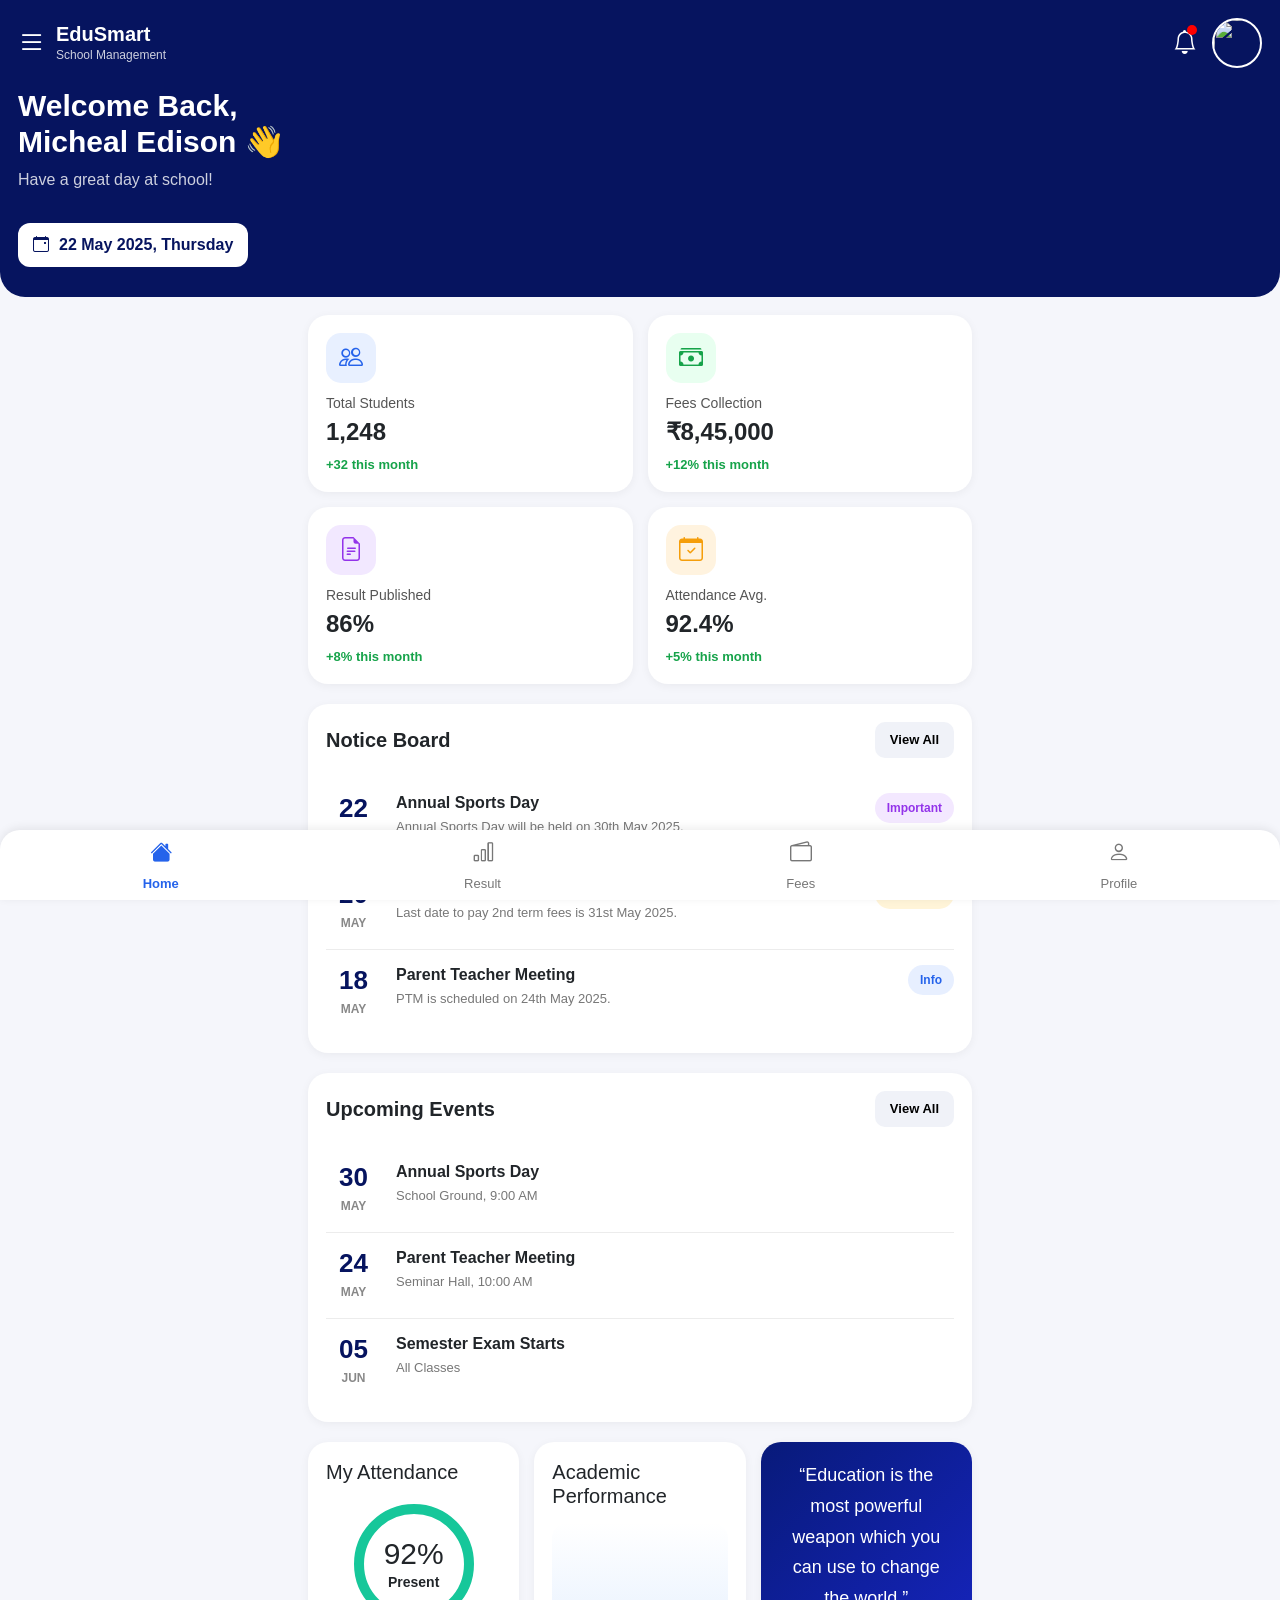
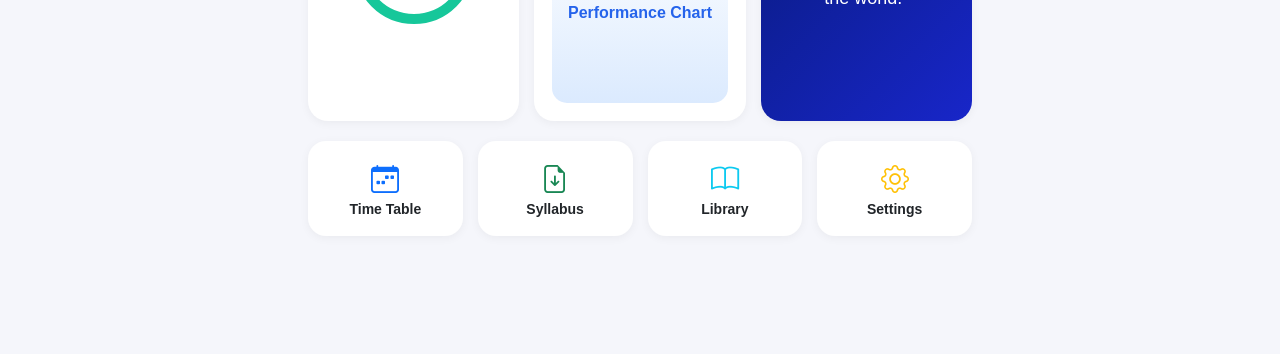
==== index.html @ 80755e10 "updated" ====
<!DOCTYPE html>
<html lang="en">
<head>
  <meta charset="UTF-8" />
  <meta name="viewport" content="width=device-width, initial-scale=1.0"/>
  <title>EduSmart Dashboard</title>

  <!-- Bootstrap -->
  <link href="https://cdn.jsdelivr.net/npm/bootstrap@5.3.3/dist/css/bootstrap.min.css" rel="stylesheet">

  <!-- Bootstrap Icons -->
  <link rel="stylesheet" href="https://cdn.jsdelivr.net/npm/bootstrap-icons@1.11.3/font/bootstrap-icons.min.css">
  <link rel="stylesheet" href="home.css">

  <link rel="stylesheet"
href="https://cdnjs.cloudflare.com/ajax/libs/font-awesome/6.5.1/css/all.min.css">


  <style>
  a{
    text-decoration: none;
  }
</style>

  </head>

<body>

  <!-- HEADER -->

  <div class="top-header">

    <div class="header-top">

      <div class="logo-section">

        <i class="bi bi-list menu-icon"></i>

        <div class="logo-text">
          <h4>EduSmart</h4>
          <p>School Management</p>
        </div>

      </div>

      <div class="header-right">

        <div class="notification">
          <i class="bi bi-bell"></i>
          <span></span>
        </div>

        <img src="https://i.pravatar.cc/150?img=12" class="profile-img">

      </div>

    </div>

    <div class="welcome-box">
      <h2>Welcome Back,<br> Micheal Edison 👋</h2>
      <p>Have a great day at school!</p>

      <div class="date-box">
        <i class="bi bi-calendar-event"></i>
        22 May 2025, Thursday
      </div>
    </div>

  </div>

  <!-- MAIN -->

  <div class="main-content">

    <!-- STATS -->

    <div class="stats-grid">

      <div class="stat-card">
        <div class="icon-box blue">
          <i class="bi bi-people"></i>
        </div>
        <h6>Total Students</h6>
        <h3>1,248</h3>
        <div class="growth">+32 this month</div>
      </div>

      <div class="stat-card">
        <div class="icon-box green">
          <i class="bi bi-cash-stack"></i>
        </div>
        <h6>Fees Collection</h6>
        <h3>₹8,45,000</h3>
        <div class="growth">+12% this month</div>
      </div>

      <div class="stat-card">
        <div class="icon-box purple">
          <i class="bi bi-file-earmark-text"></i>
        </div>
        <h6>Result Published</h6>
        <h3>86%</h3>
        <div class="growth">+8% this month</div>
      </div>

      <div class="stat-card">
        <div class="icon-box orange">
          <i class="bi bi-calendar-check"></i>
        </div>
        <h6>Attendance Avg.</h6>
        <h3>92.4%</h3>
        <div class="growth">+5% this month</div>
      </div>

    </div>

    <!-- NOTICE BOARD -->

    <div class="section-box">

      <div class="section-header">
        <h5>Notice Board</h5>
        <button class="view-btn">View All</button>
      </div>

      <div class="notice-item">

        <div class="date">
          <h4>22</h4>
          <span>MAY</span>
        </div>

        <div class="notice-content">
          <h6>Annual Sports Day</h6>
          <p>Annual Sports Day will be held on 30th May 2025.</p>
        </div>

        <div class="tag important">Important</div>

      </div>

      <div class="notice-item">

        <div class="date">
          <h4>20</h4>
          <span>MAY</span>
        </div>

        <div class="notice-content">
          <h6>Fee Payment Reminder</h6>
          <p>Last date to pay 2nd term fees is 31st May 2025.</p>
        </div>

        <div class="tag reminder">Reminder</div>

      </div>

      <div class="notice-item">

        <div class="date">
          <h4>18</h4>
          <span>MAY</span>
        </div>

        <div class="notice-content">
          <h6>Parent Teacher Meeting</h6>
          <p>PTM is scheduled on 24th May 2025.</p>
        </div>

        <div class="tag info">Info</div>

      </div>

    </div>

    <!-- EVENTS -->

    <div class="section-box">

      <div class="section-header">
        <h5>Upcoming Events</h5>
        <button class="view-btn">View All</button>
      </div>

      <div class="event-item">

        <div class="date">
          <h4>30</h4>
          <span>MAY</span>
        </div>

        <div class="event-content">
          <h6>Annual Sports Day</h6>
          <p>School Ground, 9:00 AM</p>
        </div>

      </div>

      <div class="event-item">

        <div class="date">
          <h4>24</h4>
          <span>MAY</span>
        </div>

        <div class="event-content">
          <h6>Parent Teacher Meeting</h6>
          <p>Seminar Hall, 10:00 AM</p>
        </div>

      </div>

      <div class="event-item">

        <div class="date">
          <h4>05</h4>
          <span>JUN</span>
        </div>

        <div class="event-content">
          <h6>Semester Exam Starts</h6>
          <p>All Classes</p>
        </div>

      </div>

    </div>

    <!-- PERFORMANCE -->

    <div class="performance-grid">

      <div class="small-card">

        <h5>My Attendance</h5>

        <div class="attendance-circle">
          <h2>92%</h2>
          <small>Present</small>
        </div>

      </div>

      <div class="small-card">

        <h5>Academic Performance</h5>

        <div class="chart-placeholder">
          Performance Chart
        </div>

      </div>

      <div class="small-card quote-card">

        <h5>
          “Education is the most powerful weapon which you can use to change the world.”
        </h5>

      </div>

    </div>

    <!-- QUICK ACTIONS -->

    <div class="quick-grid">

      <div class="quick-card">
        <i class="bi bi-calendar-week text-primary"></i>
        <h6>Time Table</h6>
      </div>

      <div class="quick-card">
        <i class="bi bi-file-earmark-arrow-down text-success"></i>
        <h6>Syllabus</h6>
      </div>

      <div class="quick-card">
        <i class="bi bi-book text-info"></i>
        <h6>Library</h6>
      </div>

      <div class="quick-card">
        <i class="bi bi-gear text-warning"></i>
        <h6>Settings</h6>
      </div>

    </div>

  </div>

  <!-- BOTTOM NAV -->

  <div class="bottom-nav">

    <a href="index.html" class="nav-item-custom active-nav">
      <i class="bi bi-house-fill"></i>
      Home
    </a>

    <a href="result.html" class="nav-item-custom">
      <i class="bi bi-bar-chart"></i>
      Result
    </a>

    <a href="fees.html" class="nav-item-custom">
      <i class="bi bi-wallet2"></i>
      Fees
    </a>

    <a href="profile.html" class="nav-item-custom">
      <i class="bi bi-person"></i>
      Profile
    </a>

  </div>



</body>
</html>
---- home.css ----
*{
      margin:0;
      padding:0;
      box-sizing:border-box;
      font-family: 'Segoe UI', sans-serif;
    }

    body{
      background:#f5f6fb;
      padding-bottom:100px;
    }

    /* HEADER */

    .top-header{
      background:#06145f;
      padding:18px 18px 30px;
      color:white;
      border-bottom-left-radius:25px;
      border-bottom-right-radius:25px;
    }

    .header-top{
      display:flex;
      justify-content:space-between;
      align-items:center;
    }

    .logo-section{
      display:flex;
      align-items:center;
      gap:10px;
    }

    .menu-icon{
      font-size:28px;
      cursor:pointer;
    }

    .logo-text h4{
      font-size:20px;
      margin:0;
      font-weight:700;
    }

    .logo-text p{
      margin:0;
      font-size:12px;
      opacity:0.8;
    }

    .header-right{
      display:flex;
      align-items:center;
      gap:15px;
    }

    .notification{
      position:relative;
      font-size:24px;
    }

    .notification span{
      position:absolute;
      top:0;
      right:0;
      width:10px;
      height:10px;
      background:red;
      border-radius:50%;
    }

    .profile-img{
      width:50px;
      height:50px;
      border-radius:50%;
      object-fit:cover;
      border:2px solid white;
    }

    /* WELCOME SECTION */

    .welcome-box{
      margin-top:20px;
    }

    .welcome-box h2{
      font-size:30px;
      font-weight:700;
    }

    .welcome-box p{
      opacity:0.8;
      margin-top:5px;
    }

    .date-box{
      margin-top:15px;
      background:white;
      color:#06145f;
      padding:10px 15px;
      border-radius:12px;
      display:inline-flex;
      align-items:center;
      gap:10px;
      font-weight:600;
    }

    /* MAIN CONTENT */

    .main-content{
      padding:18px;
    }

    /* STAT CARDS */

    .stats-grid{
      display:grid;
      grid-template-columns:1fr 1fr;
      gap:15px;
    }

    .stat-card{
      background:white;
      border-radius:20px;
      padding:18px;
      box-shadow:0 2px 10px rgba(0,0,0,0.05);
    }

    .icon-box{
      width:50px;
      height:50px;
      border-radius:15px;
      display:flex;
      align-items:center;
      justify-content:center;
      font-size:24px;
      margin-bottom:12px;
    }

    .blue{
      background:#e8f0ff;
      color:#2563eb;
    }

    .green{
      background:#e8fff0;
      color:#16a34a;
    }

    .purple{
      background:#f2e8ff;
      color:#9333ea;
    }

    .orange{
      background:#fff3df;
      color:#f59e0b;
    }

    .stat-card h6{
      color:#555;
      margin-bottom:6px;
      font-size:14px;
    }

    .stat-card h3{
      font-weight:700;
      font-size:24px;
    }

    .growth{
      color:#16a34a;
      font-size:13px;
      margin-top:8px;
      font-weight:600;
    }

    /* SECTION BOX */

    .section-box{
      background:white;
      border-radius:20px;
      padding:18px;
      margin-top:20px;
      box-shadow:0 2px 10px rgba(0,0,0,0.05);
    }

    .section-header{
      display:flex;
      justify-content:space-between;
      align-items:center;
      margin-bottom:20px;
    }

    .section-header h5{
      margin:0;
      font-weight:700;
      font-size:20px;
    }

    .view-btn{
      border:none;
      background:#f0f2f8;
      padding:8px 15px;
      border-radius:10px;
      font-size:13px;
      font-weight:600;
    }

    /* NOTICE BOARD */

    .notice-item,
    .event-item{
      display:flex;
      align-items:flex-start;
      gap:15px;
      padding:15px 0;
      border-bottom:1px solid #ececec;
    }

    .notice-item:last-child,
    .event-item:last-child{
      border-bottom:none;
    }

    .date{
      min-width:55px;
      text-align:center;
    }

    .date h4{
      font-size:26px;
      margin:0;
      font-weight:700;
      color:#06145f;
    }

    .date span{
      font-size:12px;
      color:#888;
      font-weight:600;
    }

    .notice-content h6,
    .event-content h6{
      font-size:16px;
      font-weight:700;
      margin-bottom:5px;
    }

    .notice-content p,
    .event-content p{
      margin:0;
      font-size:13px;
      color:#777;
    }

    .tag{
      margin-left:auto;
      font-size:12px;
      padding:6px 12px;
      border-radius:20px;
      font-weight:600;
      white-space:nowrap;
    }

    .important{
      background:#f3e8ff;
      color:#9333ea;
    }

    .reminder{
      background:#fff4d8;
      color:#f59e0b;
    }

    .info{
      background:#e7efff;
      color:#2563eb;
    }

    /* PERFORMANCE */

    .performance-grid{
      display:grid;
      grid-template-columns:1fr;
      gap:15px;
      margin-top:20px;
    }

    .small-card{
      background:white;
      border-radius:20px;
      padding:18px;
      box-shadow:0 2px 10px rgba(0,0,0,0.05);
    }

    .attendance-circle{
      width:120px;
      height:120px;
      border-radius:50%;
      border:10px solid #16c79a;
      display:flex;
      align-items:center;
      justify-content:center;
      margin:20px auto;
      flex-direction:column;
      font-weight:700;
    }

    .attendance-circle h2{
      margin:0;
      font-size:30px;
    }

    .chart-placeholder{
      height:180px;
      background:linear-gradient(to top, #dbeafe, #ffffff);
      border-radius:15px;
      margin-top:15px;
      display:flex;
      align-items:center;
      justify-content:center;
      color:#2563eb;
      font-weight:700;
    }

    .quote-card{
      background:linear-gradient(135deg,#081a7a,#1826c9);
      color:white;
      text-align:center;
    }

    .quote-card h5{
      line-height:1.7;
      font-size:18px;
    }

    /* QUICK ACTIONS */

    .quick-grid{
      display:grid;
      grid-template-columns:repeat(2,1fr);
      gap:15px;
      margin-top:20px;
    }

    .quick-card{
      background:white;
      border-radius:18px;
      padding:18px;
      text-align:center;
      box-shadow:0 2px 10px rgba(0,0,0,0.05);
    }

    .quick-card i{
      font-size:28px;
      margin-bottom:10px;
    }

    .quick-card h6{
      margin:0;
      font-size:14px;
      font-weight:600;
    }

    /* BOTTOM NAVBAR */

    .bottom-nav{
      position:fixed;
      bottom:0;
      left:0;
      width:100%;
      background:white;
      display:flex;
      justify-content:space-around;
      padding:14px 0;
      box-shadow:0 -2px 15px rgba(0,0,0,0.08);
      border-top-left-radius:20px;
      border-top-right-radius:20px;
      z-index:1000;
    }

    .nav-item-custom{
      text-align:center;
      color:#777;
      font-size:13px;
      text-decoration:none;
    }

    .nav-item-custom i{
      display:block;
      font-size:22px;
      margin-bottom:5px;
    }

    .active-nav{
      color:#2563eb;
      font-weight:700;
    }

    /* TABLET */

    @media(min-width:768px){

      .main-content{
        max-width:700px;
        margin:auto;
      }

      .performance-grid{
        grid-template-columns:1fr 1fr 1fr;
      }

      .quick-grid{
        grid-template-columns:repeat(4,1fr);
      }
      /* Bottom Navigation */

.bottom-nav{
    position:fixed;
    bottom:0;
    left:0;
    width:100%;
    height:70px;
    background:#ffffff;
    display:flex;
    justify-content:space-around;
    align-items:center;
    box-shadow:0 -2px 10px rgba(0,0,0,0.08);
    border-top-left-radius:20px;
    border-top-right-radius:20px;
    z-index:1000;
}

.nav-item{
    display:flex;
    flex-direction:column;
    align-items:center;
    justify-content:center;
    text-decoration:none;
    color:#777;
    font-size:12px;
    gap:4px;
    transition:0.3s;
}

.nav-item i{
    font-size:20px;
}

.nav-item.active{
    color:#2563eb;
}

.nav-item:hover{
    color:#2563eb;
}

    }
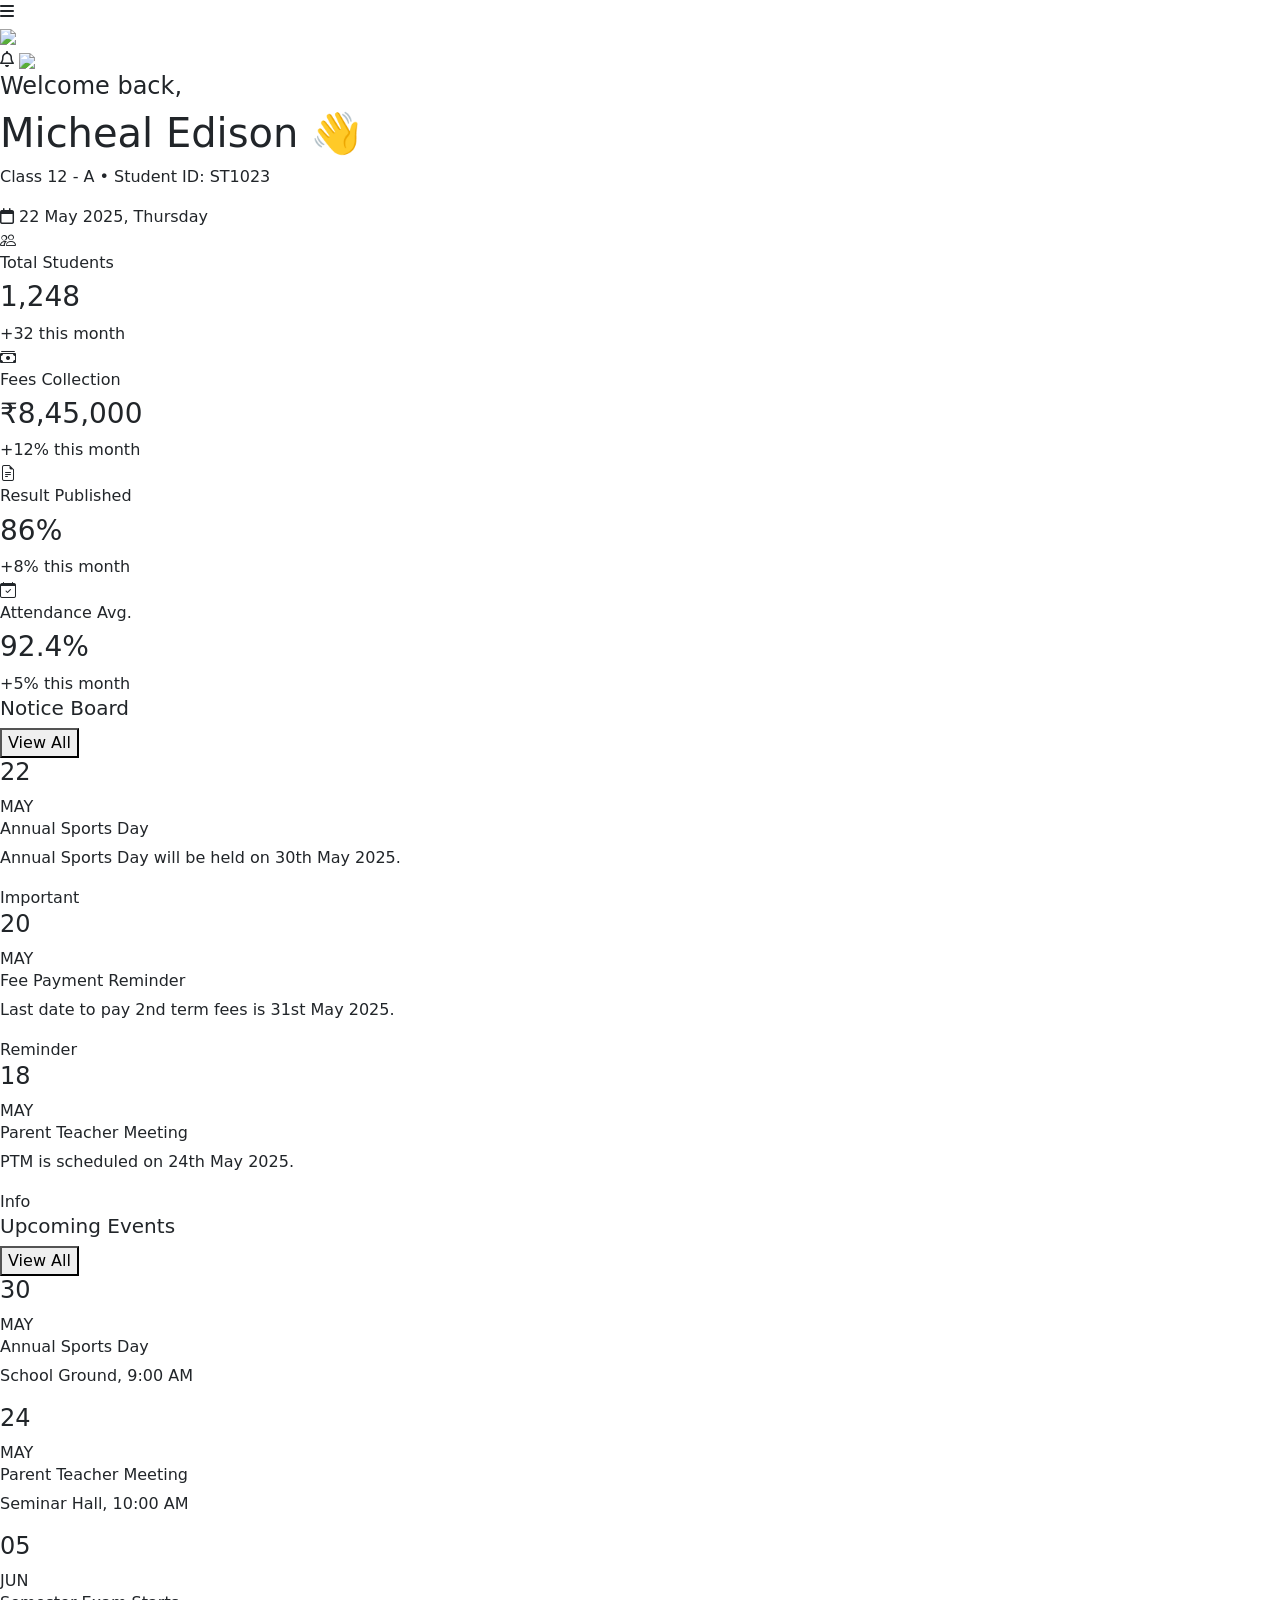
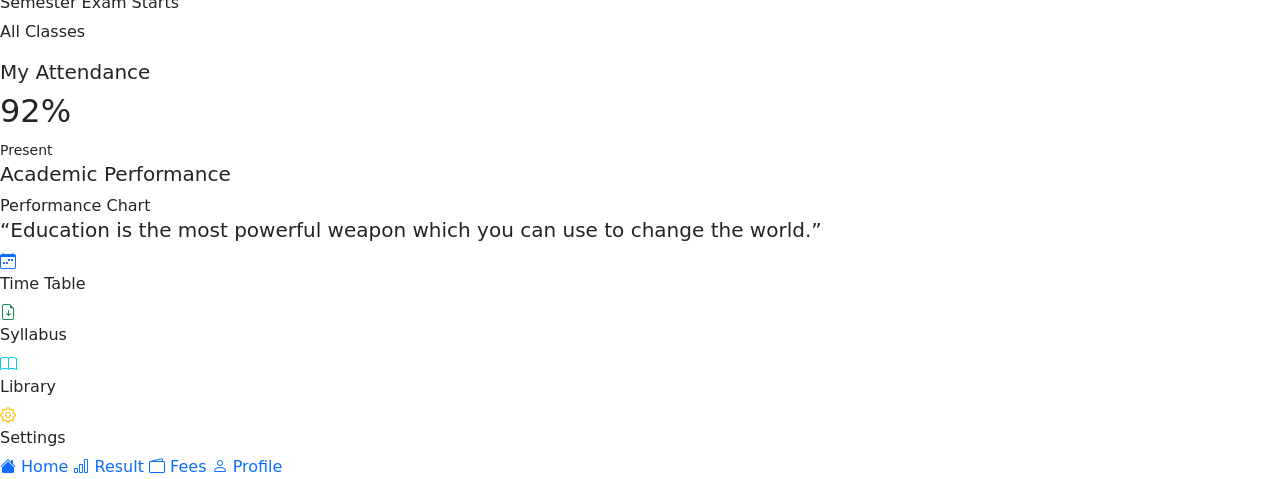
==== commit 437b95f9: "up" ====
--- a/index.html
+++ b/index.html
@@ -10,13 +10,12 @@
 
   <!-- Bootstrap Icons -->
   <link rel="stylesheet" href="https://cdn.jsdelivr.net/npm/bootstrap-icons@1.11.3/font/bootstrap-icons.min.css">
-  <link rel="stylesheet" href="home.css">
+  <link rel="stylesheet" href="css/home.css">
 
   <link rel="stylesheet"
 href="https://cdnjs.cloudflare.com/ajax/libs/font-awesome/6.5.1/css/all.min.css">
 
-
-  <style>
+<style>
   a{
     text-decoration: none;
   }
@@ -26,7 +25,33 @@
 
 <body>
 
+
+  
+    <!-- Header -->
+    <header class="top-header">
+
+        <div class="header-top">
+            <i class="fa-solid fa-bars menu-icon"></i>
+
+            <div class="logo-section">
+                <img src="image/finallogo.png">
+
+              
+            </div>
+
+            <div class="header-icons">
+                <i class="fa-regular fa-bell"></i>
+
+                <img src="https://i.pravatar.cc/100" class="profile-img">
+            </div>
+        </div>
+
+    </header>
+
+
   <!-- HEADER -->
+
+<!-- 
 
   <div class="top-header">
 
@@ -52,11 +77,11 @@
 
         <img src="https://i.pravatar.cc/150?img=12" class="profile-img">
 
-      </div>
-
-    </div>
-
-    <div class="welcome-box">
+      </div> -->
+
+    <!-- </div> -->
+
+    <!-- <div class="welcome-box">
       <h2>Welcome Back,<br> Micheal Edison 👋</h2>
       <p>Have a great day at school!</p>
 
@@ -66,11 +91,26 @@
       </div>
     </div>
 
-  </div>
+  </div> -->
 
   <!-- MAIN -->
 
   <div class="main-content">
+
+      <section class="welcome-card">
+
+            <div>
+                <h4>Welcome back,</h4>
+                <h1>Micheal Edison 👋</h1>
+                <p>Class 12 - A • Student ID: ST1023</p>
+            </div>
+
+            <div class="date-box">
+                <i class="fa-regular fa-calendar"></i>
+                22 May 2025, Thursday
+            </div>
+
+        </section>
 
     <!-- STATS -->
 
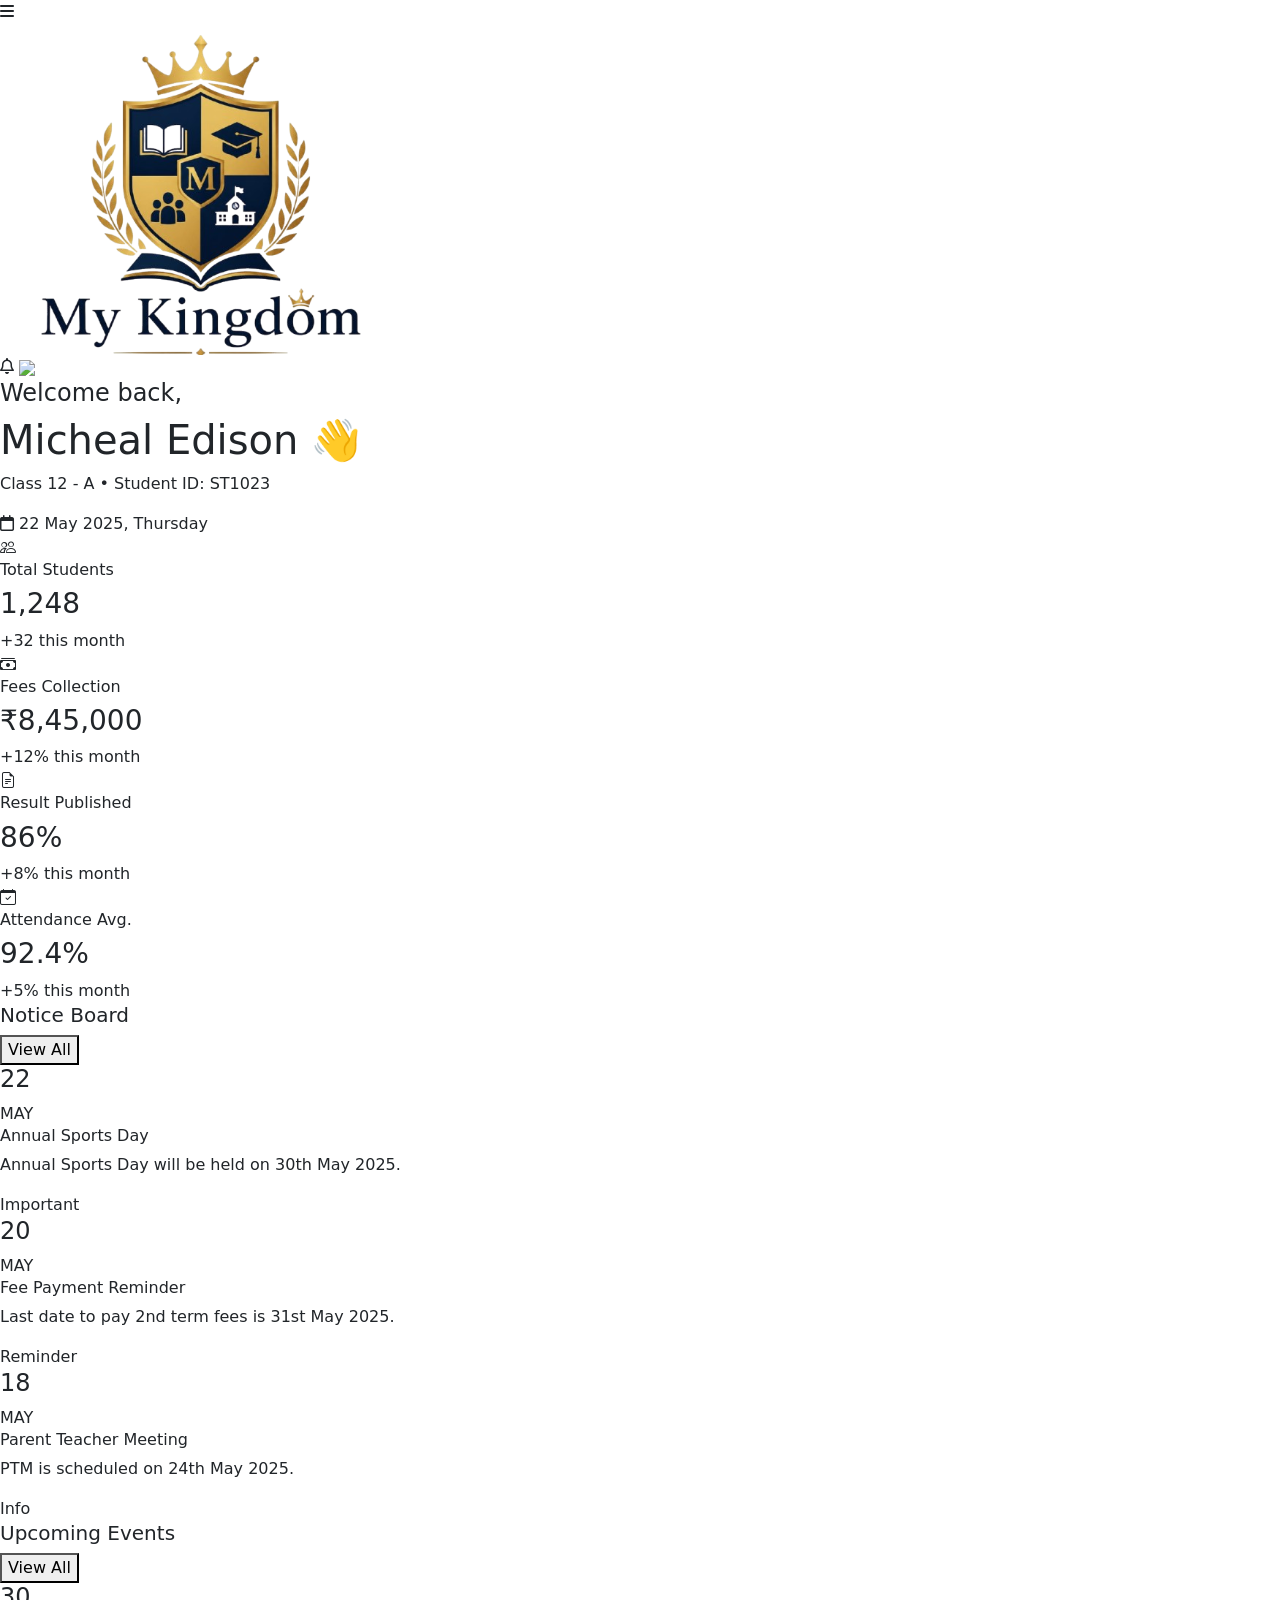
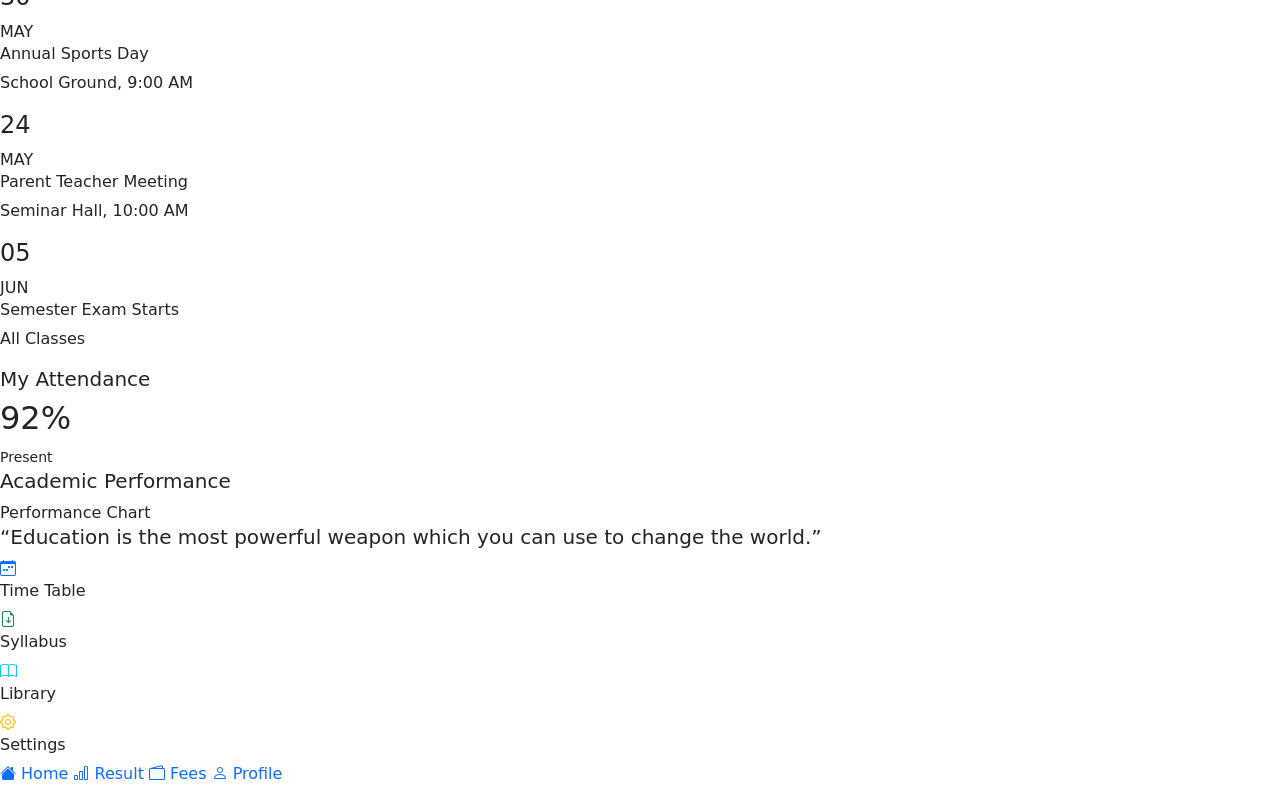
==== commit 34da7306: "Update index.html" ====
--- a/index.html
+++ b/index.html
@@ -34,7 +34,7 @@
             <i class="fa-solid fa-bars menu-icon"></i>
 
             <div class="logo-section">
-                <img src="image/finallogo.png">
+                <img src="finallogo.png">
 
               
             </div>
@@ -49,51 +49,6 @@
     </header>
 
 
-  <!-- HEADER -->
-
-<!-- 
-
-  <div class="top-header">
-
-    <div class="header-top">
-
-      <div class="logo-section">
-
-        <i class="bi bi-list menu-icon"></i>
-
-        <div class="logo-text">
-          <h4>EduSmart</h4>
-          <p>School Management</p>
-        </div>
-
-      </div>
-
-      <div class="header-right">
-
-        <div class="notification">
-          <i class="bi bi-bell"></i>
-          <span></span>
-        </div>
-
-        <img src="https://i.pravatar.cc/150?img=12" class="profile-img">
-
-      </div> -->
-
-    <!-- </div> -->
-
-    <!-- <div class="welcome-box">
-      <h2>Welcome Back,<br> Micheal Edison 👋</h2>
-      <p>Have a great day at school!</p>
-
-      <div class="date-box">
-        <i class="bi bi-calendar-event"></i>
-        22 May 2025, Thursday
-      </div>
-    </div>
-
-  </div> -->
-
-  <!-- MAIN -->
 
   <div class="main-content">
 
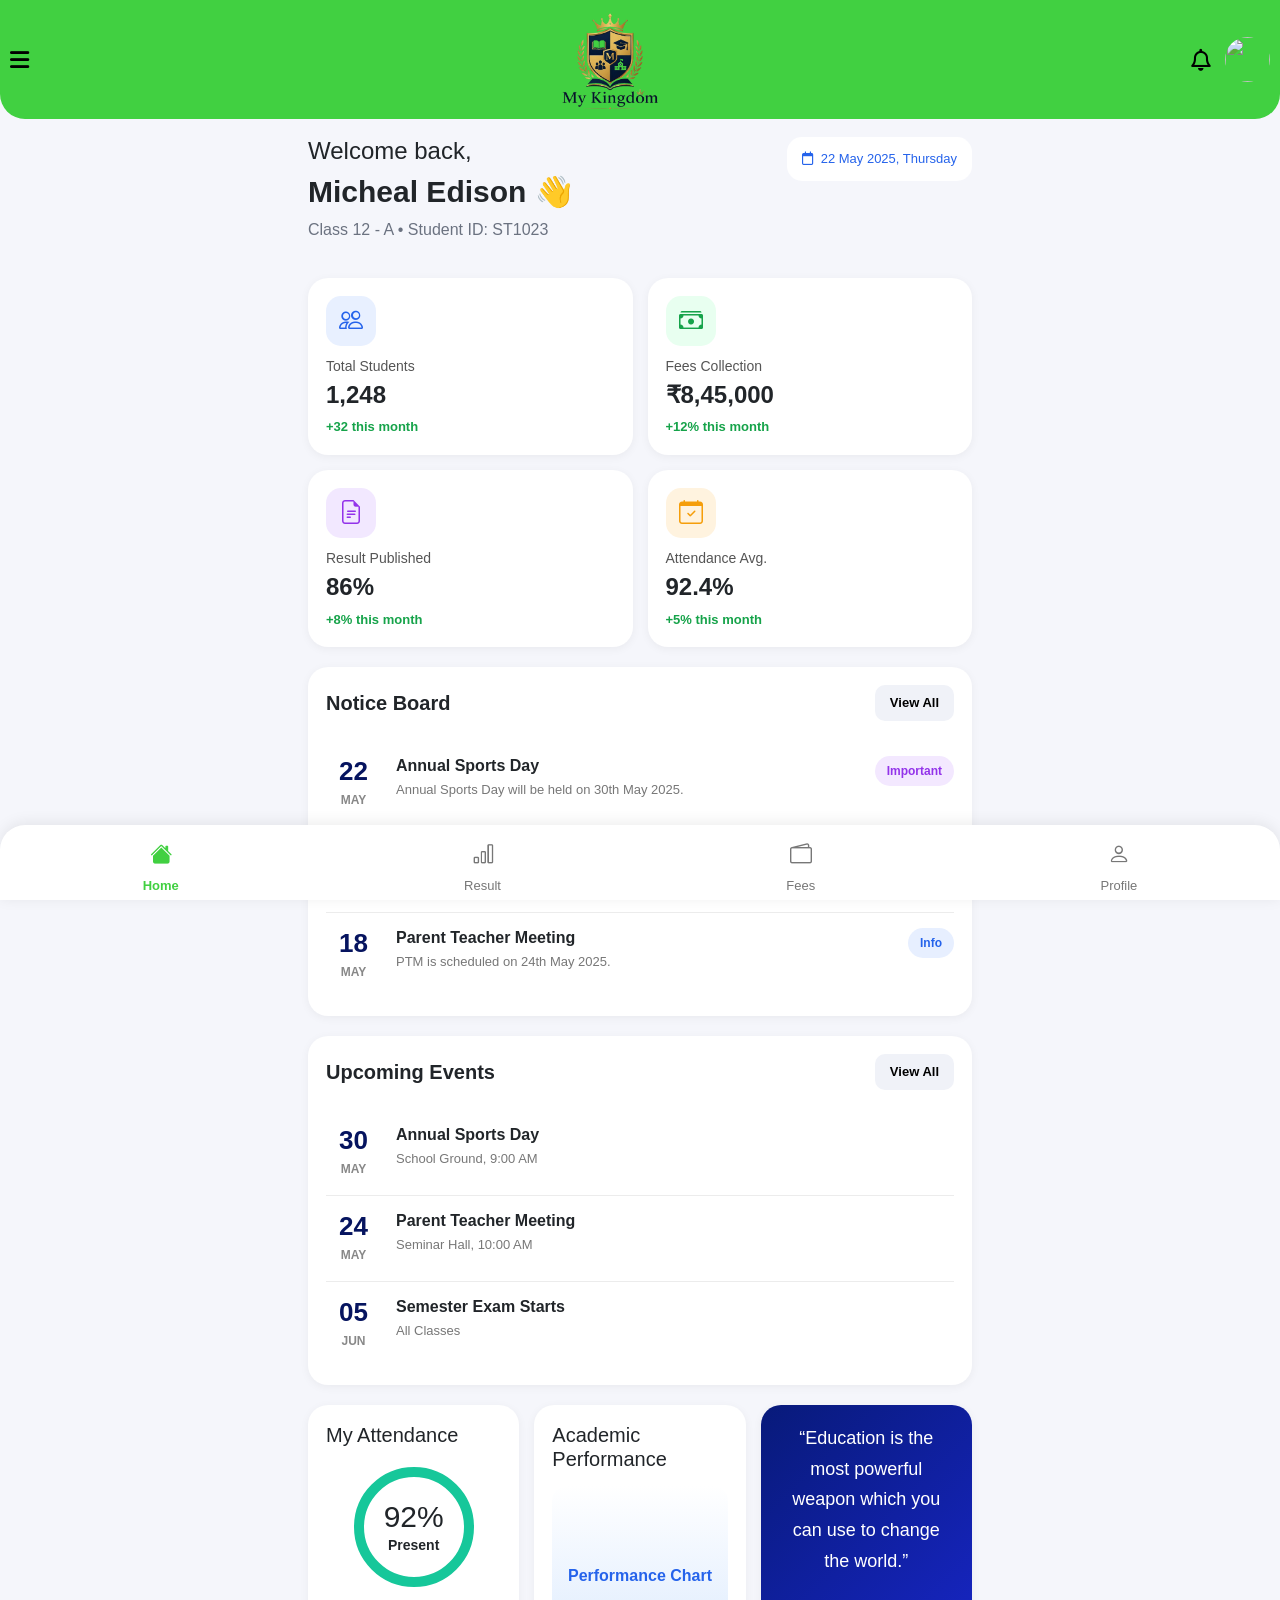
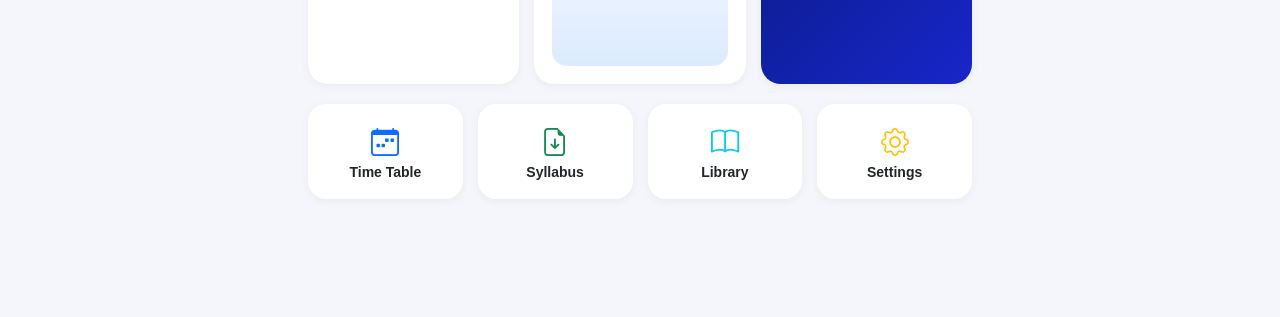
==== commit d0d8ee87: "Update index.html" ====
--- a/index.html
+++ b/index.html
@@ -10,7 +10,7 @@
 
   <!-- Bootstrap Icons -->
   <link rel="stylesheet" href="https://cdn.jsdelivr.net/npm/bootstrap-icons@1.11.3/font/bootstrap-icons.min.css">
-  <link rel="stylesheet" href="css/home.css">
+  <link rel="stylesheet" href="home.css">
 
   <link rel="stylesheet"
 href="https://cdnjs.cloudflare.com/ajax/libs/font-awesome/6.5.1/css/all.min.css">
--- a/home.css
+++ b/home.css
@@ -0,0 +1,608 @@
+*{
+      margin:0;
+      padding:0;
+      box-sizing:border-box;
+      font-family: 'Segoe UI', sans-serif;
+    }
+
+    body{
+      background:#f5f6fb;
+      padding-bottom:100px;
+    }
+
+
+    /* Header */
+
+
+.top-header{
+    background:rgb(65, 208, 65);
+    padding:10px;
+    color:black;
+    border-bottom-left-radius:25px;
+    border-bottom-right-radius:25px;
+}
+
+.header-top{
+    display:flex;
+    justify-content:space-between;
+    align-items:center;
+}
+
+.logo-section{
+    display:flex;
+    align-items:center;
+}
+
+.logo-section img{
+    width:120px;
+   
+}
+
+.logo-section h2{
+    font-size:20px;
+}
+
+.logo-section p{
+    font-size:12px;
+    opacity:0.8;
+}
+
+.menu-icon{
+    font-size:22px;
+}
+
+.header-icons{
+    display:flex;
+    align-items:center;
+    gap:15px;
+}
+
+.header-icons i{
+    font-size:22px;
+}
+
+.profile-img{
+    width:45px;
+    height:45px;
+    border-radius:50%;
+    object-fit:cover;
+}
+
+/* 
+    
+
+    .top-header{
+      background:#06145f;
+      padding:18px 18px 30px;
+      color:white;
+      border-bottom-left-radius:25px;
+      border-bottom-right-radius:25px;
+    }
+
+    .header-top{
+      display:flex;
+      justify-content:space-between;
+      align-items:center;
+    }
+
+    .logo-section{
+      display:flex;
+      align-items:center;
+      gap:10px;
+    }
+
+    .menu-icon{
+      font-size:28px;
+      cursor:pointer;
+    }
+
+    .logo-text h4{
+      font-size:20px;
+      margin:0;
+      font-weight:700;
+    }
+
+    .logo-text p{
+      margin:0;
+      font-size:12px;
+      opacity:0.8;
+    }
+
+    .header-right{
+      display:flex;
+      align-items:center;
+      gap:15px;
+    }*/
+
+ 
+.menu-icon{
+    font-size:22px;
+}
+
+.header-icons{
+    display:flex;
+    align-items:center;
+    gap:15px;
+}
+
+.notification{
+    position:relative;
+}
+
+.notification span{
+    position:absolute;
+    top:-8px;
+    right:-8px;
+    background:red;
+    color:white;
+    width:20px;
+    height:20px;
+    border-radius:50%;
+    font-size:11px;
+    display:flex;
+    align-items:center;
+    justify-content:center;
+}
+
+.profile-img{
+    width:45px;
+    height:45px;
+    border-radius:50%;
+    object-fit:cover;
+} 
+
+    /* WELCOME SECTION */
+.main-content{
+    padding:18px;
+}
+
+.welcome-card{
+    display:flex;
+    justify-content:space-between;
+    align-items:flex-start;
+    gap:10px;
+    margin-bottom:20px;
+}
+
+.welcome-card h1{
+    font-size:30px;
+    font-weight:700;
+}
+
+.welcome-card p{
+    color:#6b7280;
+    margin-top:5px;
+}
+
+.date-box{
+    background:white;
+    padding:12px 15px;
+    border-radius:15px;
+    font-size:13px;
+    color:#2563eb;
+    display:flex;
+    align-items:center;
+    gap:8px;
+    font-weight:500;
+}
+
+.card{
+    background:white;
+    padding:18px;
+    border-radius:20px;
+    margin-bottom:18px;
+}
+
+.card h3{
+    margin-bottom:18px;
+}
+
+    /* STAT CARDS */
+
+    .stats-grid{
+      display:grid;
+      grid-template-columns:1fr 1fr;
+      gap:15px;
+    }
+
+    .stat-card{
+      background:white;
+      border-radius:20px;
+      padding:18px;
+      box-shadow:0 2px 10px rgba(0,0,0,0.05);
+    }
+
+    .icon-box{
+      width:50px;
+      height:50px;
+      border-radius:15px;
+      display:flex;
+      align-items:center;
+      justify-content:center;
+      font-size:24px;
+      margin-bottom:12px;
+    }
+
+    .blue{
+      background:#e8f0ff;
+      color:#2563eb;
+    }
+
+    .green{
+      background:#e8fff0;
+      color:#16a34a;
+    }
+
+    .purple{
+      background:#f2e8ff;
+      color:#9333ea;
+    }
+
+    .orange{
+      background:#fff3df;
+      color:#f59e0b;
+    }
+
+    .stat-card h6{
+      color:#555;
+      margin-bottom:6px;
+      font-size:14px;
+    }
+
+    .stat-card h3{
+      font-weight:700;
+      font-size:24px;
+    }
+
+    .growth{
+      color:#16a34a;
+      font-size:13px;
+      margin-top:8px;
+      font-weight:600;
+    }
+
+    /* SECTION BOX */
+
+    .section-box{
+      background:white;
+      border-radius:20px;
+      padding:18px;
+      margin-top:20px;
+      box-shadow:0 2px 10px rgba(0,0,0,0.05);
+    }
+
+    .section-header{
+      display:flex;
+      justify-content:space-between;
+      align-items:center;
+      margin-bottom:20px;
+    }
+
+    .section-header h5{
+      margin:0;
+      font-weight:700;
+      font-size:20px;
+    }
+
+    .view-btn{
+      border:none;
+      background:#f0f2f8;
+      padding:8px 15px;
+      border-radius:10px;
+      font-size:13px;
+      font-weight:600;
+    }
+
+    /* NOTICE BOARD */
+
+    .notice-item,
+    .event-item{
+      display:flex;
+      align-items:flex-start;
+      gap:15px;
+      padding:15px 0;
+      border-bottom:1px solid #ececec;
+    }
+
+    .notice-item:last-child,
+    .event-item:last-child{
+      border-bottom:none;
+    }
+
+    .date{
+      min-width:55px;
+      text-align:center;
+    }
+
+    .date h4{
+      font-size:26px;
+      margin:0;
+      font-weight:700;
+      color:#06145f;
+    }
+
+    .date span{
+      font-size:12px;
+      color:#888;
+      font-weight:600;
+    }
+
+    .notice-content h6,
+    .event-content h6{
+      font-size:16px;
+      font-weight:700;
+      margin-bottom:5px;
+    }
+
+    .notice-content p,
+    .event-content p{
+      margin:0;
+      font-size:13px;
+      color:#777;
+    }
+
+    .tag{
+      margin-left:auto;
+      font-size:12px;
+      padding:6px 12px;
+      border-radius:20px;
+      font-weight:600;
+      white-space:nowrap;
+    }
+
+    .important{
+      background:#f3e8ff;
+      color:#9333ea;
+    }
+
+    .reminder{
+      background:#fff4d8;
+      color:#f59e0b;
+    }
+
+    .info{
+      background:#e7efff;
+      color:#2563eb;
+    }
+
+    /* PERFORMANCE */
+
+    .performance-grid{
+      display:grid;
+      grid-template-columns:1fr;
+      gap:15px;
+      margin-top:20px;
+    }
+
+    .small-card{
+      background:white;
+      border-radius:20px;
+      padding:18px;
+      box-shadow:0 2px 10px rgba(0,0,0,0.05);
+    }
+
+    .attendance-circle{
+      width:120px;
+      height:120px;
+      border-radius:50%;
+      border:10px solid #16c79a;
+      display:flex;
+      align-items:center;
+      justify-content:center;
+      margin:20px auto;
+      flex-direction:column;
+      font-weight:700;
+    }
+
+    .attendance-circle h2{
+      margin:0;
+      font-size:30px;
+    }
+
+    .chart-placeholder{
+      height:180px;
+      background:linear-gradient(to top, #dbeafe, #ffffff);
+      border-radius:15px;
+      margin-top:15px;
+      display:flex;
+      align-items:center;
+      justify-content:center;
+      color:#2563eb;
+      font-weight:700;
+    }
+
+    .quote-card{
+      background:linear-gradient(135deg,#081a7a,#1826c9);
+      color:white;
+      text-align:center;
+    }
+
+    .quote-card h5{
+      line-height:1.7;
+      font-size:18px;
+    }
+
+    /* QUICK ACTIONS */
+
+    .quick-grid{
+      display:grid;
+      grid-template-columns:repeat(2,1fr);
+      gap:15px;
+      margin-top:20px;
+    }
+
+    .quick-card{
+      background:white;
+      border-radius:18px;
+      padding:18px;
+      text-align:center;
+      box-shadow:0 2px 10px rgba(0,0,0,0.05);
+    }
+
+    .quick-card i{
+      font-size:28px;
+      margin-bottom:10px;
+    }
+
+    .quick-card h6{
+      margin:0;
+      font-size:14px;
+      font-weight:600;
+    }
+
+    /* BOTTOM NAVBAR */
+
+    .bottom-nav{
+      position:fixed;
+      bottom:0;
+      left:0;
+      width:100%;
+      background:white;
+      display:flex;
+      justify-content:space-around;
+      padding:14px 0;
+      box-shadow:0 -2px 15px rgba(0,0,0,0.08);
+      border-top-left-radius:20px;
+      border-top-right-radius:20px;
+      z-index:1000;
+    }
+
+    .nav-item-custom{
+      text-align:center;
+      color:#777;
+      font-size:13px;
+      text-decoration:none;
+    }
+
+    .nav-item-custom i{
+      display:block;
+      font-size:22px;
+      margin-bottom:5px;
+    }
+
+    .active-nav{
+      color:rgb(65, 208, 65);
+      font-weight:700;
+    }
+
+    /* TABLET */
+
+    @media(min-width:768px){
+
+      .main-content{
+        max-width:700px;
+        margin:auto;
+      }
+
+      .performance-grid{
+        grid-template-columns:1fr 1fr 1fr;
+      }
+
+      .quick-grid{
+        grid-template-columns:repeat(4,1fr);
+      }
+      /* Bottom Navigation */
+
+.bottom-nav{
+    position:fixed;
+    bottom:0;
+    left:0;
+    width:100%;
+    height:70px;
+    background:#ffffff;
+    display:flex;
+    justify-content:space-around;
+    align-items:center;
+    box-shadow:0 -2px 10px rgba(0,0,0,0.08);
+    border-top-left-radius:20px;
+    border-top-right-radius:20px;
+    z-index:1000;
+}
+
+.nav-item{
+    display:flex;
+    flex-direction:column;
+    align-items:center;
+    justify-content:center;
+    text-decoration:none;
+    color:#777;
+    font-size:12px;
+    gap:4px;
+    transition:0.3s;
+}
+
+.nav-item i{
+    font-size:20px;
+}
+
+.nav-item.active{
+    color:rgb(65, 208, 65);
+}
+
+.nav-item:hover{
+    color:rgb(65, 208, 65);
+}
+
+/* Bottom Navigation */
+
+.bottom-nav{
+    position: fixed;
+    bottom: 0;
+    left: 0;
+    width: 100%;
+    height: 75px;
+    background: #ffffff;
+    display: flex;
+    justify-content: space-around;
+    align-items: center;
+    border-top-left-radius: 25px;
+    border-top-right-radius: 25px;
+    box-shadow: 0 -2px 15px rgba(0,0,0,0.08);
+    z-index: 1000;
+    padding-bottom: 5px;
+}
+
+/* Navigation Item */
+
+.nav-item{
+    display: flex;
+    flex-direction: column;
+    align-items: center;
+    justify-content: center;
+
+    text-decoration: none !important;
+    -webkit-text-decoration: none !important;
+
+    color: #777;
+    font-size: 13px;
+    font-weight: 500;
+    gap: 5px;
+
+    flex: 1;
+}
+
+/* Remove underline */
+
+.nav-item span{
+    text-decoration: none !important;
+}
+
+/* Icons */
+
+.nav-item i{
+    font-size: 22px;
+}
+
+/* Active Menu */
+
+.nav-item.active{
+    color:rgb(65, 208, 65);
+}
+
+/* Hover */
+
+.nav-item:hover{
+    color: rgb(65, 208, 65);
+}
+
+    }
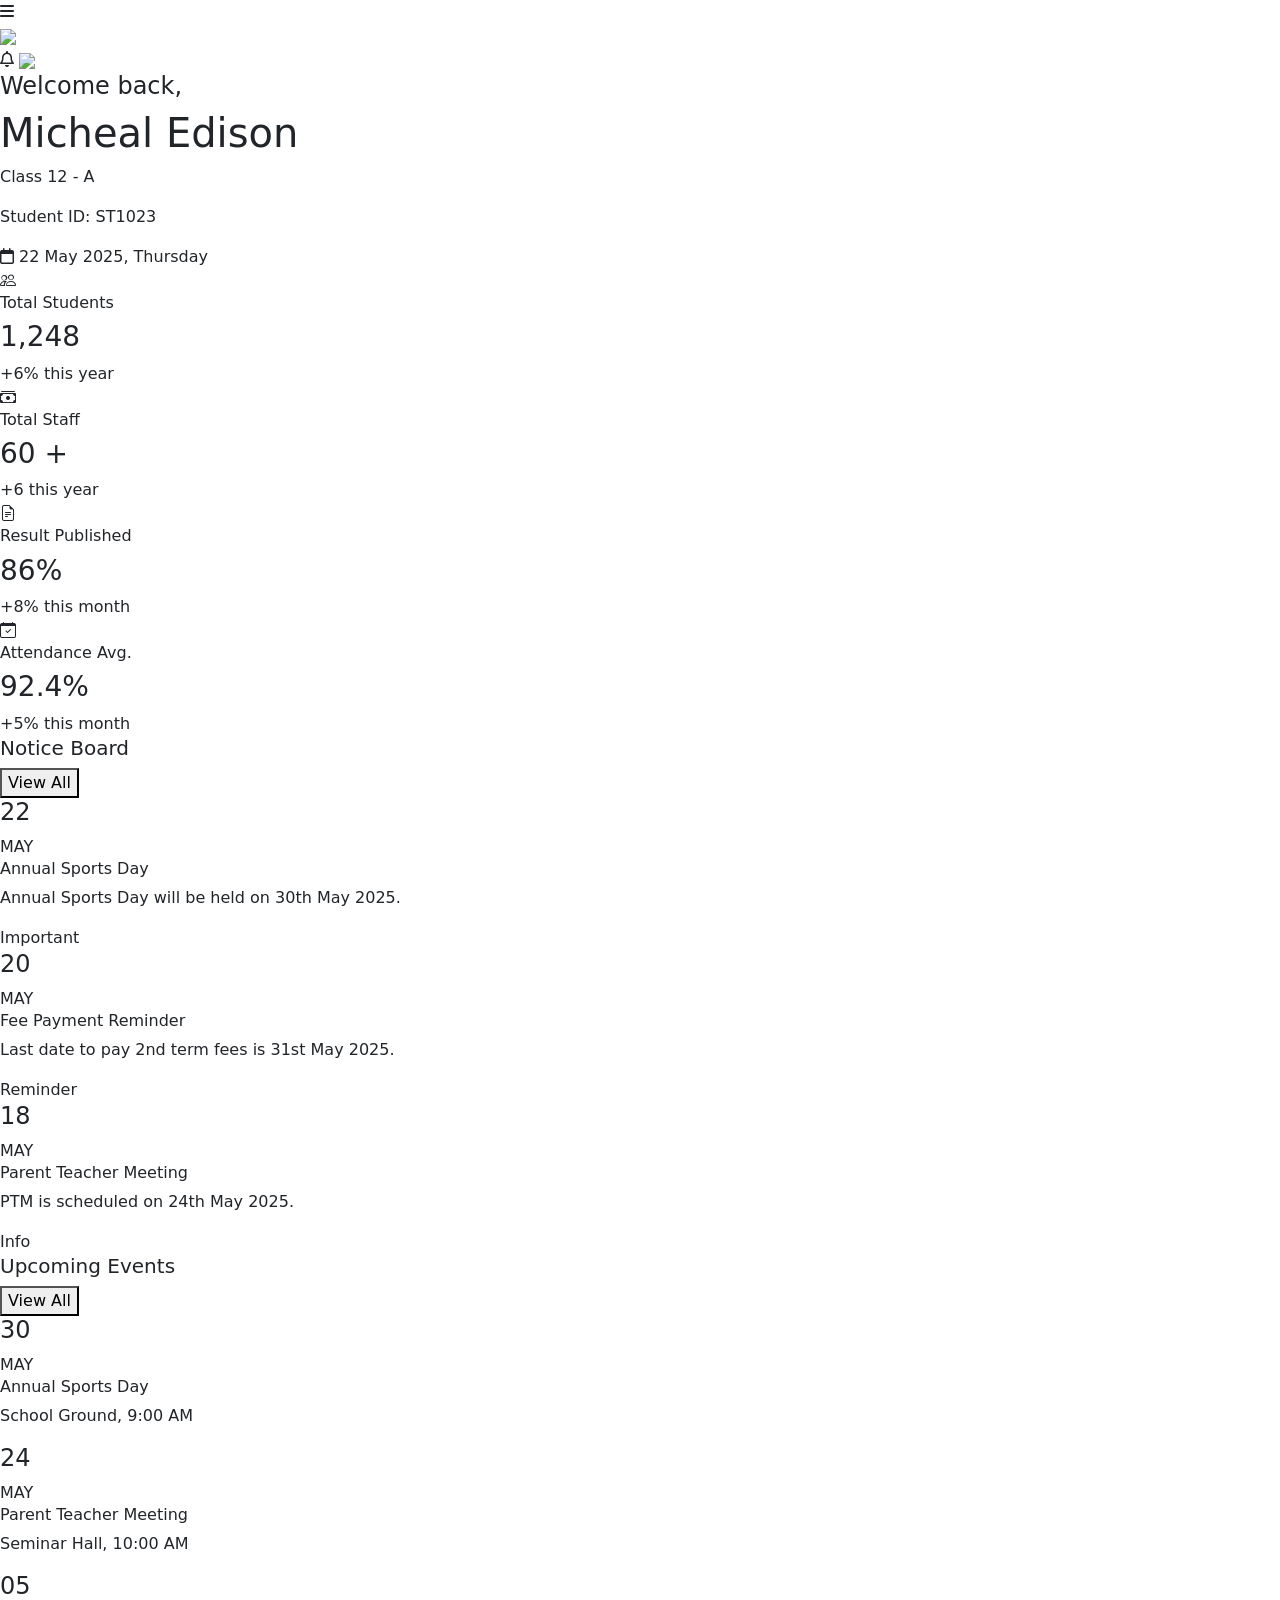
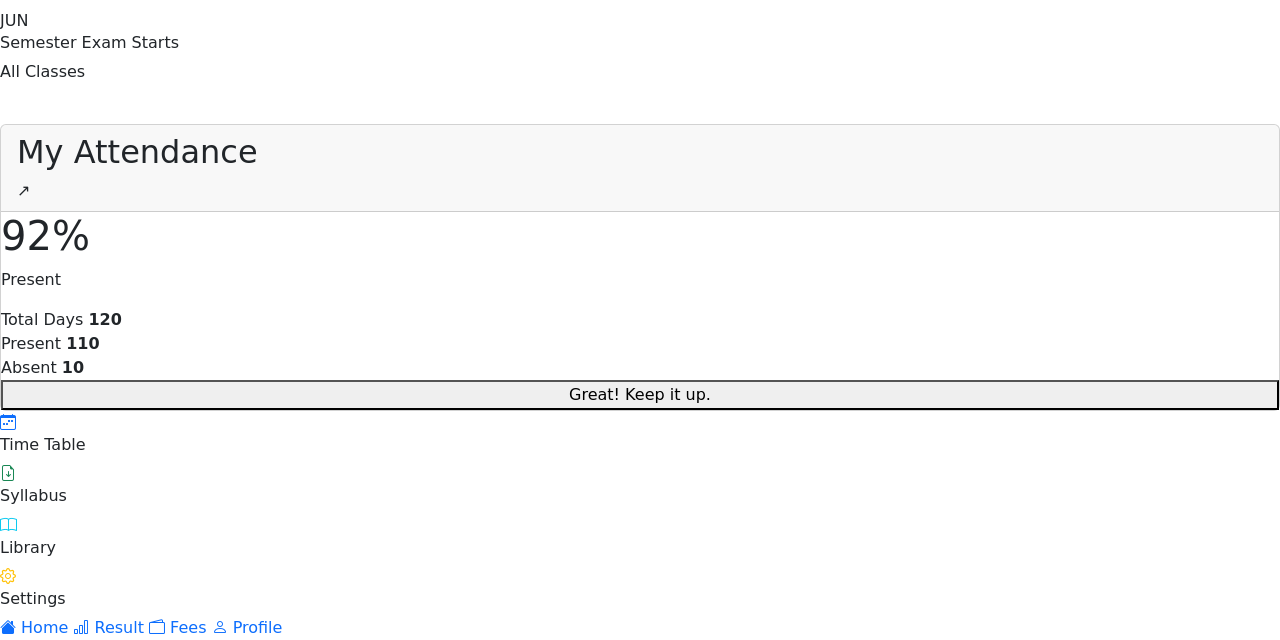
==== commit bc53e5cf: "updated" ====
--- a/index.html
+++ b/index.html
@@ -10,7 +10,7 @@
 
   <!-- Bootstrap Icons -->
   <link rel="stylesheet" href="https://cdn.jsdelivr.net/npm/bootstrap-icons@1.11.3/font/bootstrap-icons.min.css">
-  <link rel="stylesheet" href="home.css">
+  <link rel="stylesheet" href="css/home.css">
 
   <link rel="stylesheet"
 href="https://cdnjs.cloudflare.com/ajax/libs/font-awesome/6.5.1/css/all.min.css">
@@ -34,7 +34,7 @@
             <i class="fa-solid fa-bars menu-icon"></i>
 
             <div class="logo-section">
-                <img src="finallogo.png">
+                <img src="image/finallogo.png">
 
               
             </div>
@@ -50,14 +50,18 @@
 
 
 
+
+  <!-- MAIN -->
+
   <div class="main-content">
 
       <section class="welcome-card">
 
             <div>
                 <h4>Welcome back,</h4>
-                <h1>Micheal Edison 👋</h1>
-                <p>Class 12 - A • Student ID: ST1023</p>
+                <h1>Micheal Edison </h1>
+                <p>Class 12 - A  </p>
+                <p>Student ID: ST1023</p>
             </div>
 
             <div class="date-box">
@@ -77,16 +81,16 @@
         </div>
         <h6>Total Students</h6>
         <h3>1,248</h3>
-        <div class="growth">+32 this month</div>
+        <div class="growth">+6% this year</div>
       </div>
 
       <div class="stat-card">
         <div class="icon-box green">
           <i class="bi bi-cash-stack"></i>
         </div>
-        <h6>Fees Collection</h6>
-        <h3>₹8,45,000</h3>
-        <div class="growth">+12% this month</div>
+        <h6>Total Staff</h6>
+        <h3>60 +</h3>
+        <div class="growth">+6 this year</div>
       </div>
 
       <div class="stat-card">
@@ -221,40 +225,55 @@
 
     </div>
 
-    <!-- PERFORMANCE -->
-
-    <div class="performance-grid">
-
-      <div class="small-card">
-
-        <h5>My Attendance</h5>
-
-        <div class="attendance-circle">
-          <h2>92%</h2>
-          <small>Present</small>
-        </div>
-
-      </div>
-
-      <div class="small-card">
-
-        <h5>Academic Performance</h5>
-
-        <div class="chart-placeholder">
-          Performance Chart
-        </div>
-
-      </div>
-
-      <div class="small-card quote-card">
-
-        <h5>
-          “Education is the most powerful weapon which you can use to change the world.”
-        </h5>
-
-      </div>
-
-    </div>
+<br>
+    
+
+<div class="card attendance-card" id="attendance">
+
+  <div class="card-header">
+    <h2>My Attendance</h2>
+    <span class="icon">↗️</span>
+  </div>
+
+  <div class="circle-wrap">
+
+    <!-- UPDATED -->
+    <div class="circle" id="progressCircle">
+
+      <div class="circle-content">
+        <h1>92%</h1>
+        <p>Present</p>
+      </div>
+
+    </div>
+
+  </div>
+
+  <div class="attendance-list">
+
+    <div class="item">
+      <span><span class="dot blue"></span> Total Days</span>
+      <strong>120</strong>
+    </div>
+
+    <div class="item">
+      <span><span class="dot green"></span> Present</span>
+      <strong class="green-text">110</strong>
+    </div>
+
+    <div class="item">
+      <span><span class="dot red"></span> Absent</span>
+      <strong class="red-text">10</strong>
+    </div>
+
+  </div>
+
+  <button class="success-btn">
+    Great! Keep it up.
+  </button>
+
+</div>
+  
 
     <!-- QUICK ACTIONS -->
 
@@ -310,7 +329,43 @@
 
   </div>
 
-
+<script>
+
+const attendanceSection = document.getElementById("attendance");
+const progressCircle = document.getElementById("progressCircle");
+
+let animated = false;
+
+window.addEventListener("scroll", () => {
+
+  const sectionTop = attendanceSection.getBoundingClientRect().top;
+  const screenHeight = window.innerHeight;
+
+  if(sectionTop < screenHeight - 100 && !animated){
+
+    animated = true;
+
+    let progress = 0;
+
+    const target = 331; // 92% of 360deg
+
+    const interval = setInterval(() => {
+
+      progress += 4;
+
+      progressCircle.style.setProperty("--progress", progress);
+
+      if(progress >= target){
+        clearInterval(interval);
+      }
+
+    }, 10);
+
+  }
+
+});
+
+</script>
 
 </body>
 </html>
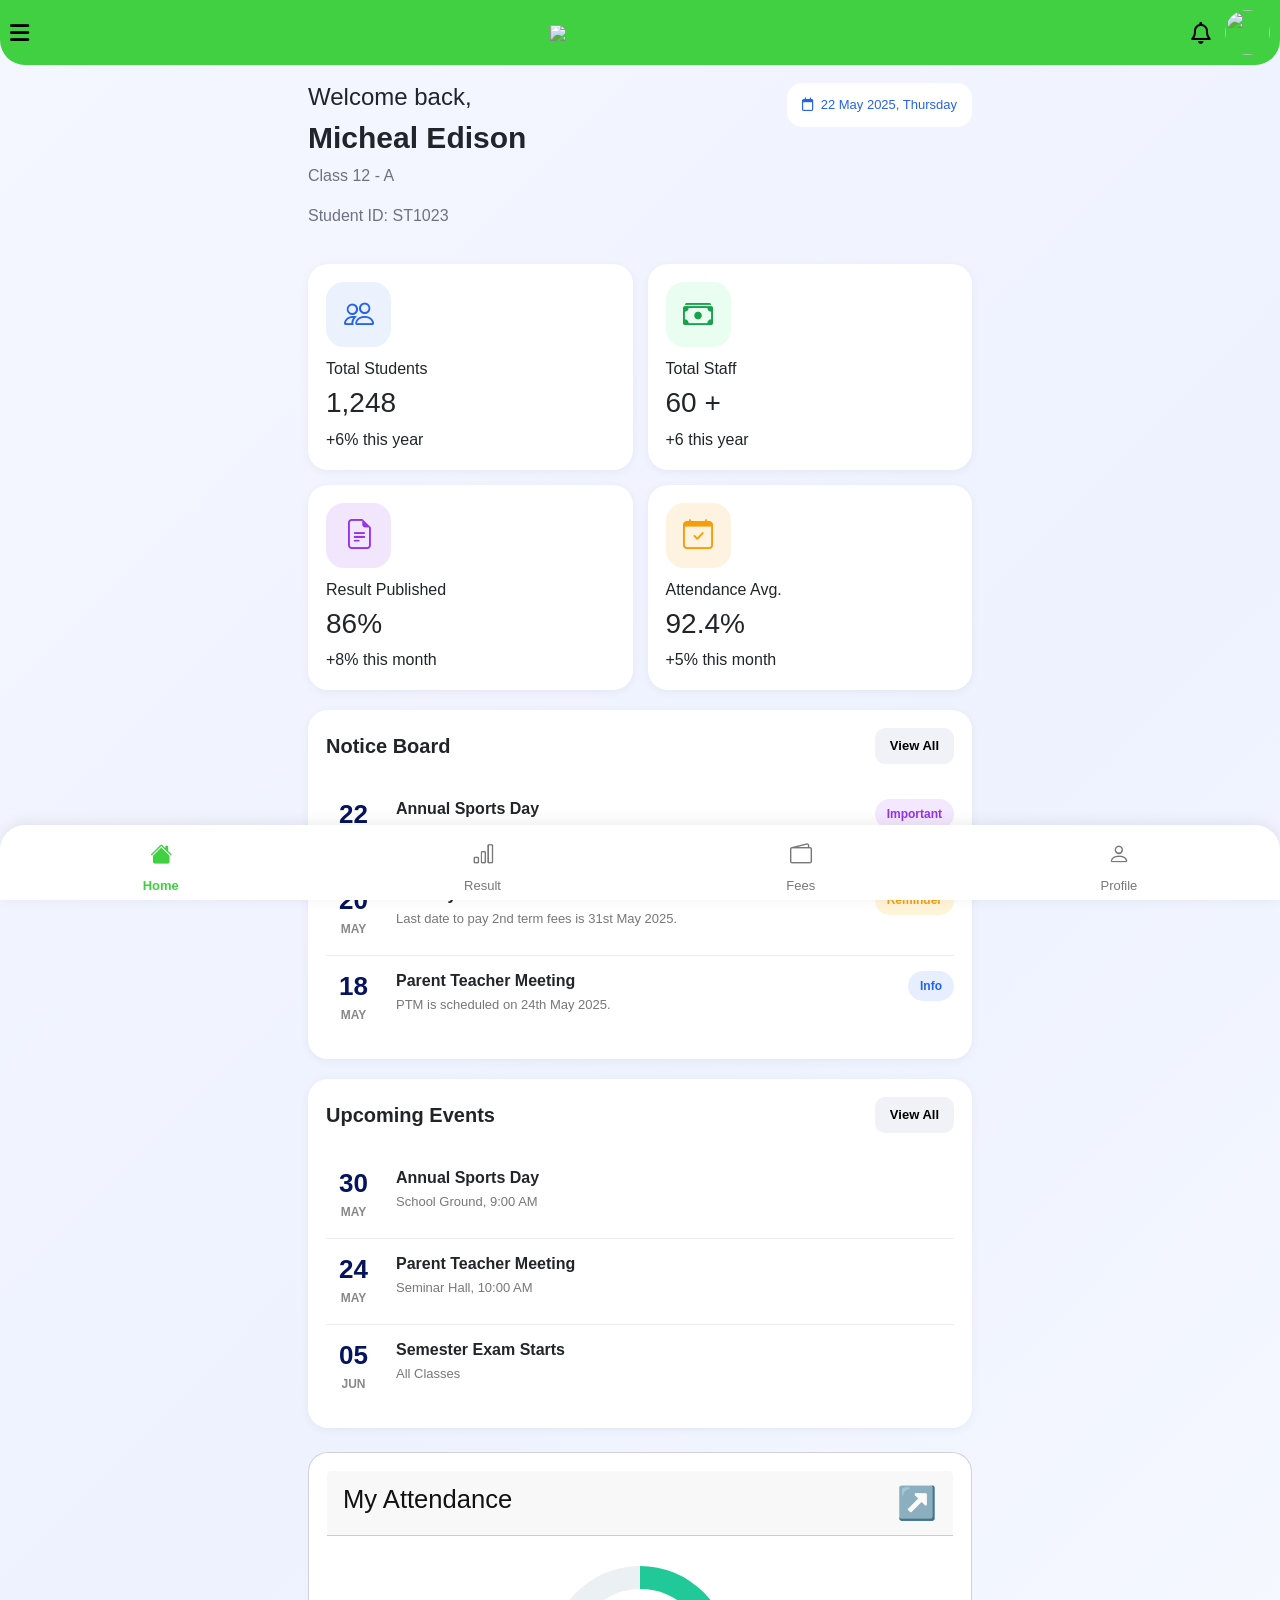
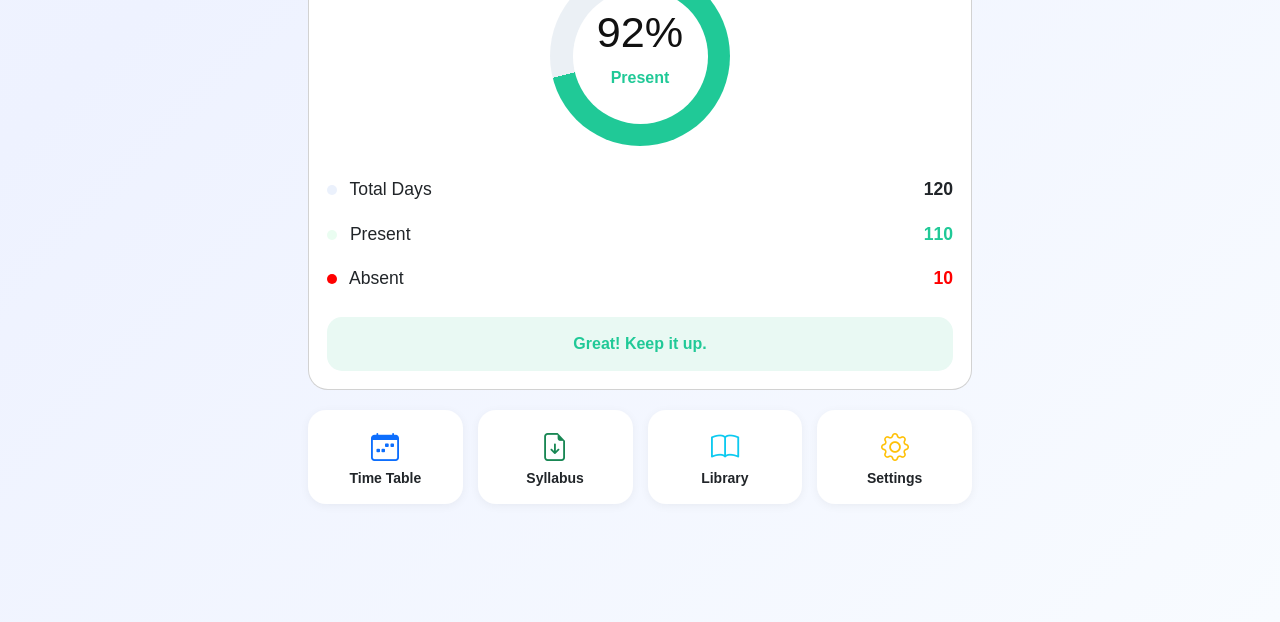
==== commit 32623898: "updated" ====
--- a/index.html
+++ b/index.html
@@ -10,7 +10,7 @@
 
   <!-- Bootstrap Icons -->
   <link rel="stylesheet" href="https://cdn.jsdelivr.net/npm/bootstrap-icons@1.11.3/font/bootstrap-icons.min.css">
-  <link rel="stylesheet" href="css/home.css">
+  <link rel="stylesheet" href="home.css">
 
   <link rel="stylesheet"
 href="https://cdnjs.cloudflare.com/ajax/libs/font-awesome/6.5.1/css/all.min.css">
--- a/home.css
+++ b/home.css
@@ -0,0 +1,774 @@
+body{
+  font-family: 'Poppins', sans-serif;
+
+  background: linear-gradient(
+    135deg,
+    #f5f7ff,
+    #eef2ff,
+    #f8fbff
+  );
+
+  min-height: 100vh;
+   padding-bottom:100px;
+  
+}
+
+
+*{
+      margin:0;
+      padding:0;
+      box-sizing:border-box;
+      font-family: 'Segoe UI', sans-serif;
+    }
+
+
+
+    /* Header */
+
+
+.top-header{
+    background:rgb(65, 208, 65);
+    padding:10px;
+    color:black;
+    border-bottom-left-radius:25px;
+    border-bottom-right-radius:25px;
+}
+
+.header-top{
+    display:flex;
+    justify-content:space-between;
+    align-items:center;
+}
+
+.logo-section{
+    display:flex;
+    align-items:center;
+}
+
+.logo-section img{
+    width:120px;
+   
+}
+
+.logo-section h2{
+    font-size:20px;
+}
+
+.logo-section p{
+    font-size:12px;
+    opacity:0.8;
+}
+
+.menu-icon{
+    font-size:22px;
+}
+
+.header-icons{
+    display:flex;
+    align-items:center;
+    gap:15px;
+}
+
+.header-icons i{
+    font-size:22px;
+}
+
+.profile-img{
+    width:45px;
+    height:45px;
+    border-radius:50%;
+    object-fit:cover;
+}
+
+ 
+.menu-icon{
+    font-size:22px;
+}
+
+.header-icons{
+    display:flex;
+    align-items:center;
+    gap:15px;
+}
+
+.notification{
+    position:relative;
+}
+
+.notification span{
+    position:absolute;
+    top:-8px;
+    right:-8px;
+    background:red;
+    color:white;
+    width:20px;
+    height:20px;
+    border-radius:50%;
+    font-size:11px;
+    display:flex;
+    align-items:center;
+    justify-content:center;
+}
+
+.profile-img{
+    width:45px;
+    height:45px;
+    border-radius:50%;
+    object-fit:cover;
+} 
+
+    /* WELCOME SECTION */
+.main-content{
+    padding:18px;
+}
+
+.welcome-card{
+    display:flex;
+    justify-content:space-between;
+    align-items:flex-start;
+    gap:10px;
+    margin-bottom:20px;
+}
+
+.welcome-card h1{
+    font-size:30px;
+    font-weight:700;
+}
+
+.welcome-card p{
+    color:#6b7280;
+    margin-top:5px;
+}
+
+.date-box{
+    background:white;
+    padding:12px 15px;
+    border-radius:15px;
+    font-size:13px;
+    color:#2563eb;
+    display:flex;
+    align-items:center;
+    gap:8px;
+    font-weight:500;
+}
+
+.card{
+    background:white;
+    padding:18px;
+    border-radius:20px;
+    margin-bottom:18px;
+}
+
+.card h3{
+    margin-bottom:18px;
+}
+
+
+
+
+
+
+
+
+
+
+.icon-box{
+  width:65px !important;
+  height:65px !important;
+
+  display:flex !important;
+  align-items:center !important;
+  justify-content:center !important;
+
+  border-radius:18px !important;
+
+  margin-bottom:12px !important;
+
+  background:rgba(37, 99, 235, 0.12) !important;
+}
+
+/* REMOVE ANY BACKGROUND FROM ICON */
+.icon-box i{
+  font-size:30px !important;
+  background:none !important;
+  color:#2563eb !important;
+}
+.blue{
+  background: rgba(93, 138, 234, 0.12) !important;
+}
+
+.blue i{
+  color:#2563eb !important;
+}
+
+.green{
+  background: rgba(79, 235, 136, 0.12) !important;
+}
+
+.green i{
+  color:#16a34a !important;
+}
+
+.purple{
+  background: rgba(147, 51, 234, 0.12) !important;
+}
+
+.purple i{
+  color:#9333ea !important;
+}
+
+.orange{
+  background: rgba(245, 158, 11, 0.12) !important;
+}
+
+.orange i{
+  color:#f59e0b !important;
+}
+
+    /* STAT CARDS */
+.stats-grid{
+  display:grid;
+  grid-template-columns:1fr 1fr;
+  gap:15px;
+}
+
+.stat-card{
+  background:white;
+  border-radius:20px;
+  padding:18px;
+  box-shadow:0 2px 10px rgba(0,0,0,0.05);
+}
+
+    .section-box{
+      background:white;
+      border-radius:20px;
+      padding:18px;
+      margin-top:20px;
+      box-shadow:0 2px 10px rgba(0,0,0,0.05);
+    }
+
+    .section-header{
+      display:flex;
+      justify-content:space-between;
+      align-items:center;
+      margin-bottom:20px;
+    }
+
+    .section-header h5{
+      margin:0;
+      font-weight:700;
+      font-size:20px;
+    }
+
+    .view-btn{
+      border:none;
+      background:#f0f2f8;
+      padding:8px 15px;
+      border-radius:10px;
+      font-size:13px;
+      font-weight:600;
+    }
+
+    /* NOTICE BOARD */
+
+    .notice-item,
+    .event-item{
+      display:flex;
+      align-items:flex-start;
+      gap:15px;
+      padding:15px 0;
+      border-bottom:1px solid #ececec;
+    }
+
+    .notice-item:last-child,
+    .event-item:last-child{
+      border-bottom:none;
+    }
+
+    .date{
+      min-width:55px;
+      text-align:center;
+    }
+
+    .date h4{
+      font-size:26px;
+      margin:0;
+      font-weight:700;
+      color:#06145f;
+    }
+
+    .date span{
+      font-size:12px;
+      color:#888;
+      font-weight:600;
+    }
+
+    .notice-content h6,
+    .event-content h6{
+      font-size:16px;
+      font-weight:700;
+      margin-bottom:5px;
+    }
+
+    .notice-content p,
+    .event-content p{
+      margin:0;
+      font-size:13px;
+      color:#777;
+    }
+
+    .tag{
+      margin-left:auto;
+      font-size:12px;
+      padding:6px 12px;
+      border-radius:20px;
+      font-weight:600;
+      white-space:nowrap;
+    }
+
+    .important{
+      background:#f3e8ff;
+      color:#9333ea;
+    }
+
+    .reminder{
+      background:#fff4d8;
+      color:#f59e0b;
+    }
+
+    .info{
+      background:#e7efff;
+      color:#2563eb;
+    }
+
+    /* PERFORMANCE */
+
+    .performance-grid{
+      display:grid;
+      grid-template-columns:1fr;
+      gap:15px;
+      margin-top:20px;
+    }
+
+    .small-card{
+      background:white;
+      border-radius:20px;
+      padding:18px;
+      box-shadow:0 2px 10px rgba(0,0,0,0.05);
+    }
+
+    .attendance-circle{
+      width:120px;
+      height:120px;
+      border-radius:50%;
+      border:10px solid #16c79a;
+      display:flex;
+      align-items:center;
+      justify-content:center;
+      margin:20px auto;
+      flex-direction:column;
+      font-weight:700;
+    }
+
+    .attendance-circle h2{
+      margin:0;
+      font-size:30px;
+    }
+
+    .chart-placeholder{
+      height:180px;
+      background:linear-gradient(to top, #dbeafe, #ffffff);
+      border-radius:15px;
+      margin-top:15px;
+      display:flex;
+      align-items:center;
+      justify-content:center;
+      color:#2563eb;
+      font-weight:700;
+    }
+
+  
+/* ========================= */
+/* ATTENDANCE CARD */
+/* ========================= */
+
+
+
+.attendance-card{
+  width: auto;
+}
+
+.card-header{
+  display: flex;
+  justify-content: space-between;
+  align-items: center;
+}
+
+.card-header h2{
+  font-size: 1.6rem;
+  color: #111;
+}
+
+.icon{
+  font-size: 2rem;
+  color: #20c997;
+  font-weight: bold;
+}
+
+.circle-wrap{
+  display: flex;
+  justify-content: center;
+  margin: 30px 0;
+}
+
+.circle{
+  width: 180px;
+  height: 180px;
+  border-radius: 50%;
+
+  background:
+  conic-gradient(#20c997 0% 92%, #ebf0f5 92% 100%);
+
+  display: flex;
+  align-items: center;
+  justify-content: center;
+
+  position: relative;
+}
+
+.circle::before{
+  content: "";
+  position: absolute;
+  width: 135px;
+  height: 135px;
+  background: white;
+  border-radius: 50%;
+}
+
+.circle h1,
+.circle p{
+  position: relative;
+  z-index: 2;
+}
+
+.circle h1{
+  font-size: 2.7rem;
+  color: #111;
+}
+
+.circle p{
+  color: #20c997;
+  font-weight: 600;
+  text-align: center;
+}
+
+.attendance-list{
+  display: flex;
+  flex-direction: column;
+  gap: 18px;
+}
+
+.item{
+  display: flex;
+  justify-content: space-between;
+  align-items: center;
+  font-size: 1.1rem;
+}
+
+.dot{
+  width: 10px;
+  height: 10px;
+  border-radius: 50%;
+  display: inline-block;
+  margin-right: 8px;
+}
+
+.blue{
+  background: #4f6df5;
+  color:#4f6df5 ;
+}
+
+.green{
+  background: #20c997;
+  color:  #20c997;
+}
+
+.red{
+  background: red;
+  color: red;
+}
+
+.green-text{
+  color: #20c997;
+}
+
+.red-text{
+  color: red;
+}
+
+.success-btn{
+  width: 100%;
+  margin-top: 25px;
+  border: none;
+  padding: 15px;
+  border-radius: 15px;
+  background: #e9f9f3;
+  color: #20c997;
+  font-size: 1rem;
+  font-weight: 600;
+  cursor: pointer;
+}
+
+
+
+
+.circle{
+  width: 180px;
+  height: 180px;
+  border-radius: 50%;
+
+  position: relative;
+
+  display: flex;
+  align-items: center;
+  justify-content: center;
+
+  background:
+  conic-gradient(
+    #20c997 0deg,
+    #20c997 calc(var(--progress) * 1deg),
+    #ebf0f5 calc(var(--progress) * 1deg),
+    #ebf0f5 360deg
+  );
+
+  transition: 0.3s linear;
+}
+
+/* inner white circle */
+.circle::before{
+  content: "";
+  position: absolute;
+  width: 135px;
+  height: 135px;
+  background: white;
+  border-radius: 50%;
+}
+
+.circle-content{
+  position: relative;
+  z-index: 2;
+  text-align: center;
+}
+
+.circle-content h1{
+  font-size: 2.7rem;
+  color: #111;
+}
+
+.circle-content p{
+  color: #20c997;
+  font-weight: 600;
+}
+
+
+/* ========================= */
+/* MOBILE */
+/* ========================= */
+
+@media (max-width: 1100px){
+
+
+  .attendance-card
+ {
+    width: 100%;
+    max-width: 500px;
+  }
+
+}
+
+    /* QUICK ACTIONS */
+
+    .quick-grid{
+      display:grid;
+      grid-template-columns:repeat(2,1fr);
+      gap:15px;
+      margin-top:20px;
+    }
+
+    .quick-card{
+      background:white;
+      border-radius:18px;
+      padding:18px;
+      text-align:center;
+      box-shadow:0 2px 10px rgba(0,0,0,0.05);
+    }
+
+    .quick-card i{
+      font-size:28px;
+      margin-bottom:10px;
+    }
+
+    .quick-card h6{
+      margin:0;
+      font-size:14px;
+      font-weight:600;
+    }
+
+    
+
+    /* BOTTOM NAVBAR */
+
+    .bottom-nav{
+      position:fixed;
+      bottom:0;
+      left:0;
+      width:100%;
+      background:white;
+      display:flex;
+      justify-content:space-around;
+      padding:14px 0;
+      box-shadow:0 -2px 15px rgba(0,0,0,0.08);
+      border-top-left-radius:20px;
+      border-top-right-radius:20px;
+      z-index:1000;
+    }
+
+    .nav-item-custom{
+      text-align:center;
+      color:#777;
+      font-size:13px;
+      text-decoration:none;
+    }
+
+    .nav-item-custom i{
+      display:block;
+      font-size:22px;
+      margin-bottom:5px;
+    }
+
+    .active-nav{
+      color:rgb(65, 208, 65);
+      font-weight:700;
+    }
+
+    /* TABLET */
+
+    @media(min-width:768px){
+
+      .main-content{
+        max-width:700px;
+        margin:auto;
+      }
+
+      .performance-grid{
+        grid-template-columns:1fr 1fr 1fr;
+      }
+
+      .quick-grid{
+        grid-template-columns:repeat(4,1fr);
+      }
+      /* Bottom Navigation */
+
+.bottom-nav{
+    position:fixed;
+    bottom:0;
+    left:0;
+    width:100%;
+    height:70px;
+    background:#ffffff;
+    display:flex;
+    justify-content:space-around;
+    align-items:center;
+    box-shadow:0 -2px 10px rgba(0,0,0,0.08);
+    border-top-left-radius:20px;
+    border-top-right-radius:20px;
+    z-index:1000;
+}
+
+.nav-item{
+    display:flex;
+    flex-direction:column;
+    align-items:center;
+    justify-content:center;
+    text-decoration:none;
+    color:#777;
+    font-size:12px;
+    gap:4px;
+    transition:0.3s;
+}
+
+.nav-item i{
+    font-size:20px;
+}
+
+.nav-item.active{
+    color:rgb(65, 208, 65);
+}
+
+.nav-item:hover{
+    color:rgb(65, 208, 65);
+}
+
+/* Bottom Navigation */
+
+.bottom-nav{
+    position: fixed;
+    bottom: 0;
+    left: 0;
+    width: 100%;
+    height: 75px;
+    background: #ffffff;
+    display: flex;
+    justify-content: space-around;
+    align-items: center;
+    border-top-left-radius: 25px;
+    border-top-right-radius: 25px;
+    box-shadow: 0 -2px 15px rgba(0,0,0,0.08);
+    z-index: 1000;
+    padding-bottom: 5px;
+}
+
+/* Navigation Item */
+
+.nav-item{
+    display: flex;
+    flex-direction: column;
+    align-items: center;
+    justify-content: center;
+
+    text-decoration: none !important;
+    -webkit-text-decoration: none !important;
+
+    color: #777;
+    font-size: 13px;
+    font-weight: 500;
+    gap: 5px;
+
+    flex: 1;
+}
+
+/* Remove underline */
+
+.nav-item span{
+    text-decoration: none !important;
+}
+
+/* Icons */
+
+.nav-item i{
+    font-size: 22px;
+}
+
+/* Active Menu */
+
+.nav-item.active{
+    color:rgb(65, 208, 65);
+}
+
+/* Hover */
+
+.nav-item:hover{
+    color: rgb(65, 208, 65);
+}
+
+    }
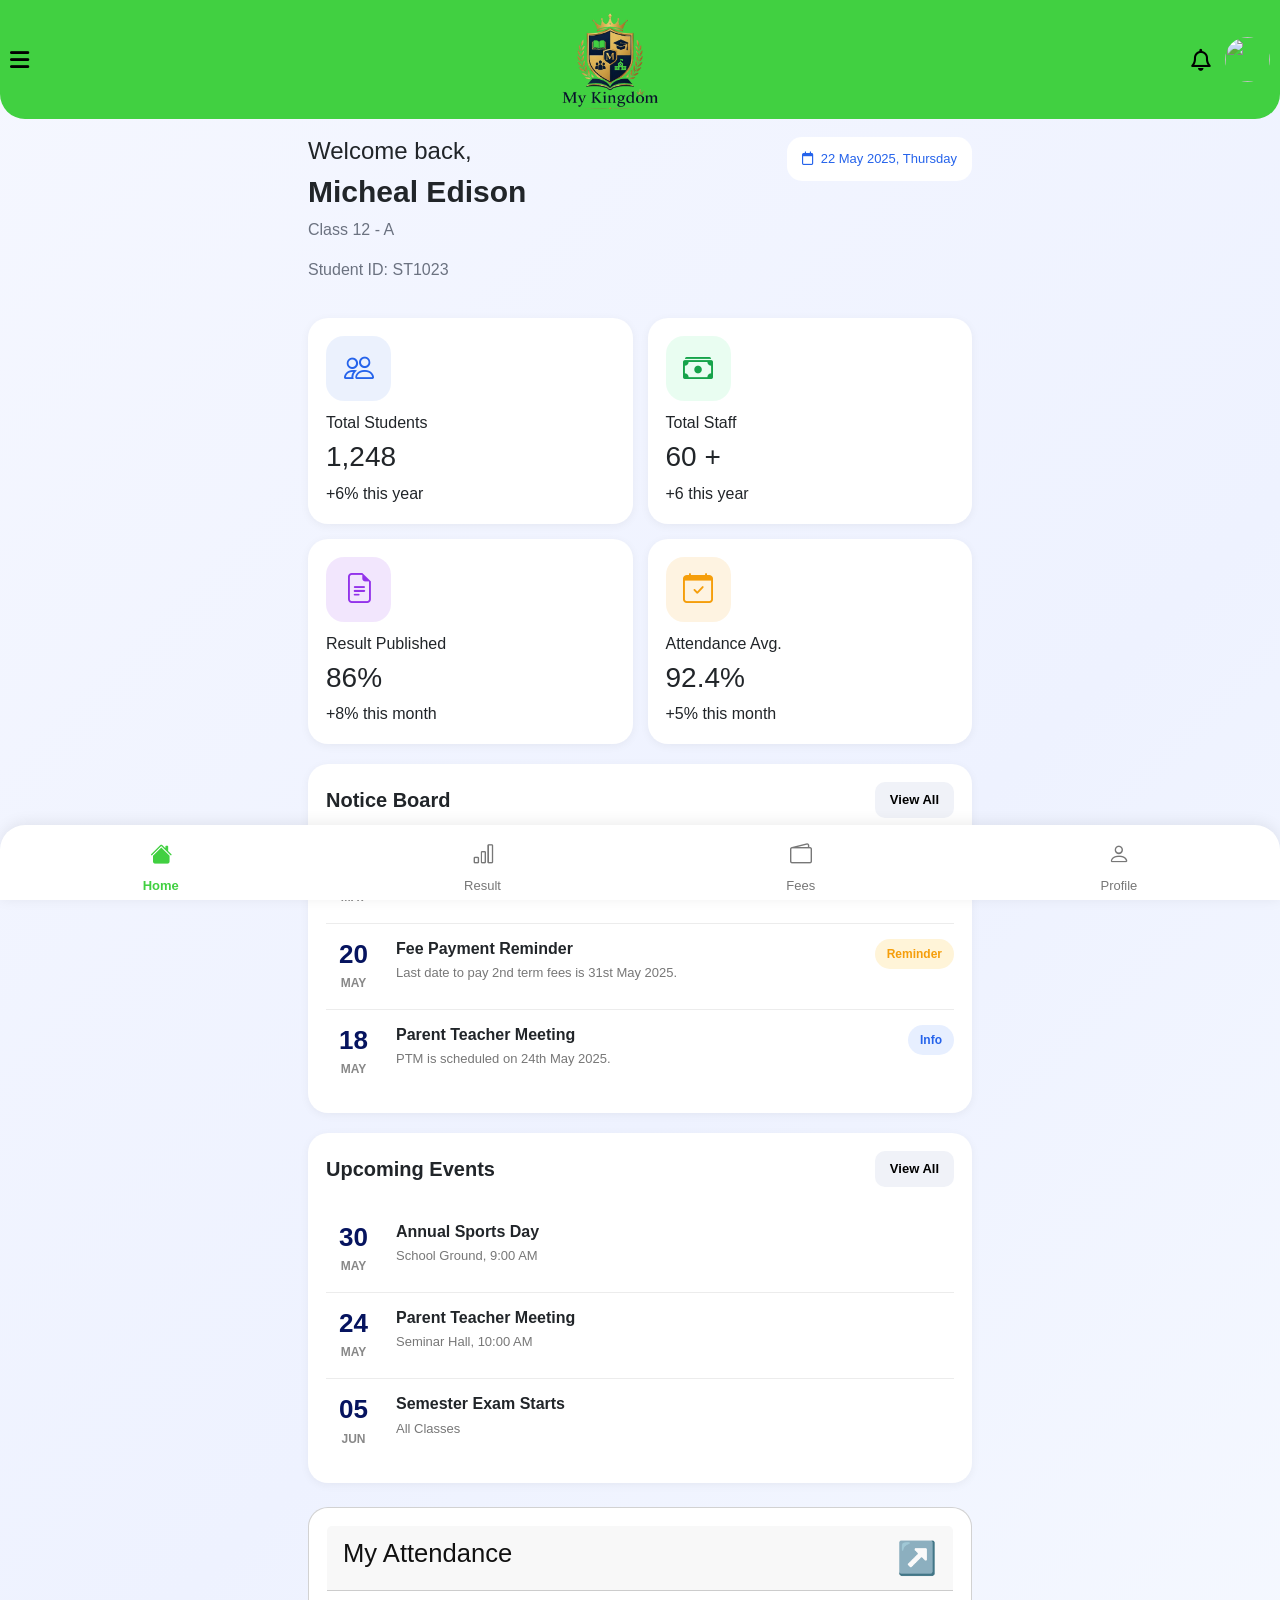
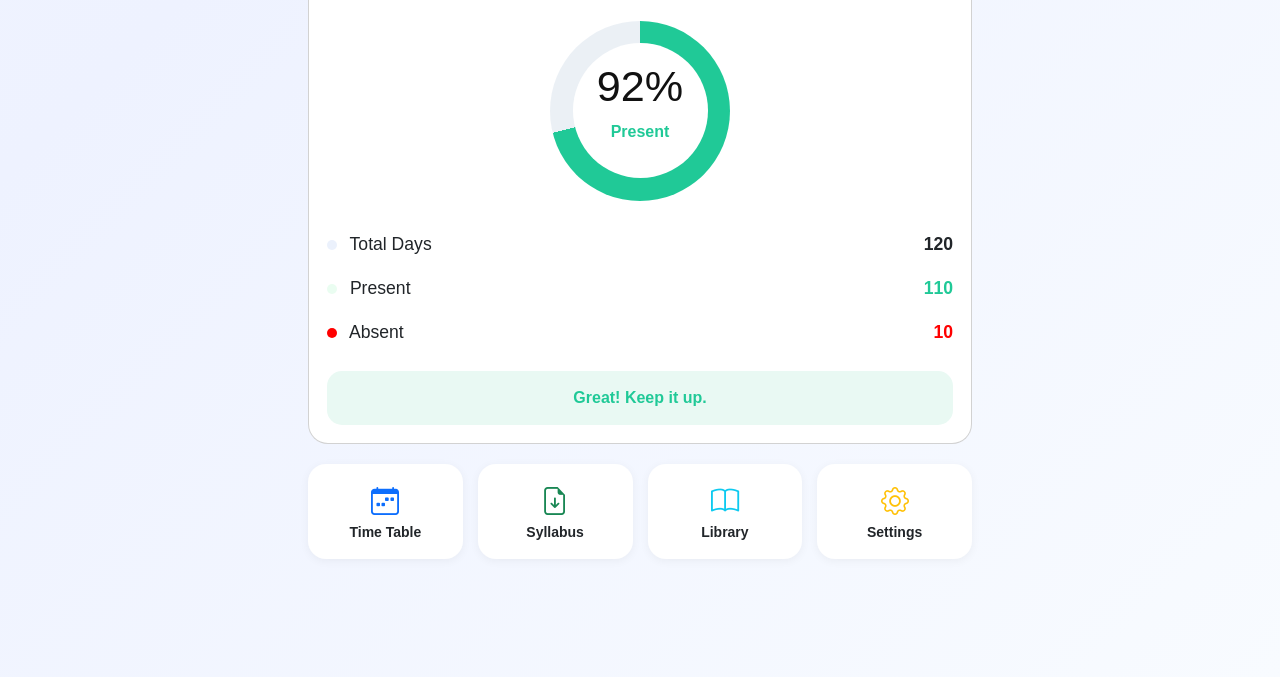
==== commit 0879aa90: "updated" ====
--- a/index.html
+++ b/index.html
@@ -34,7 +34,7 @@
             <i class="fa-solid fa-bars menu-icon"></i>
 
             <div class="logo-section">
-                <img src="image/finallogo.png">
+                <img src="finallogo.png">
 
               
             </div>
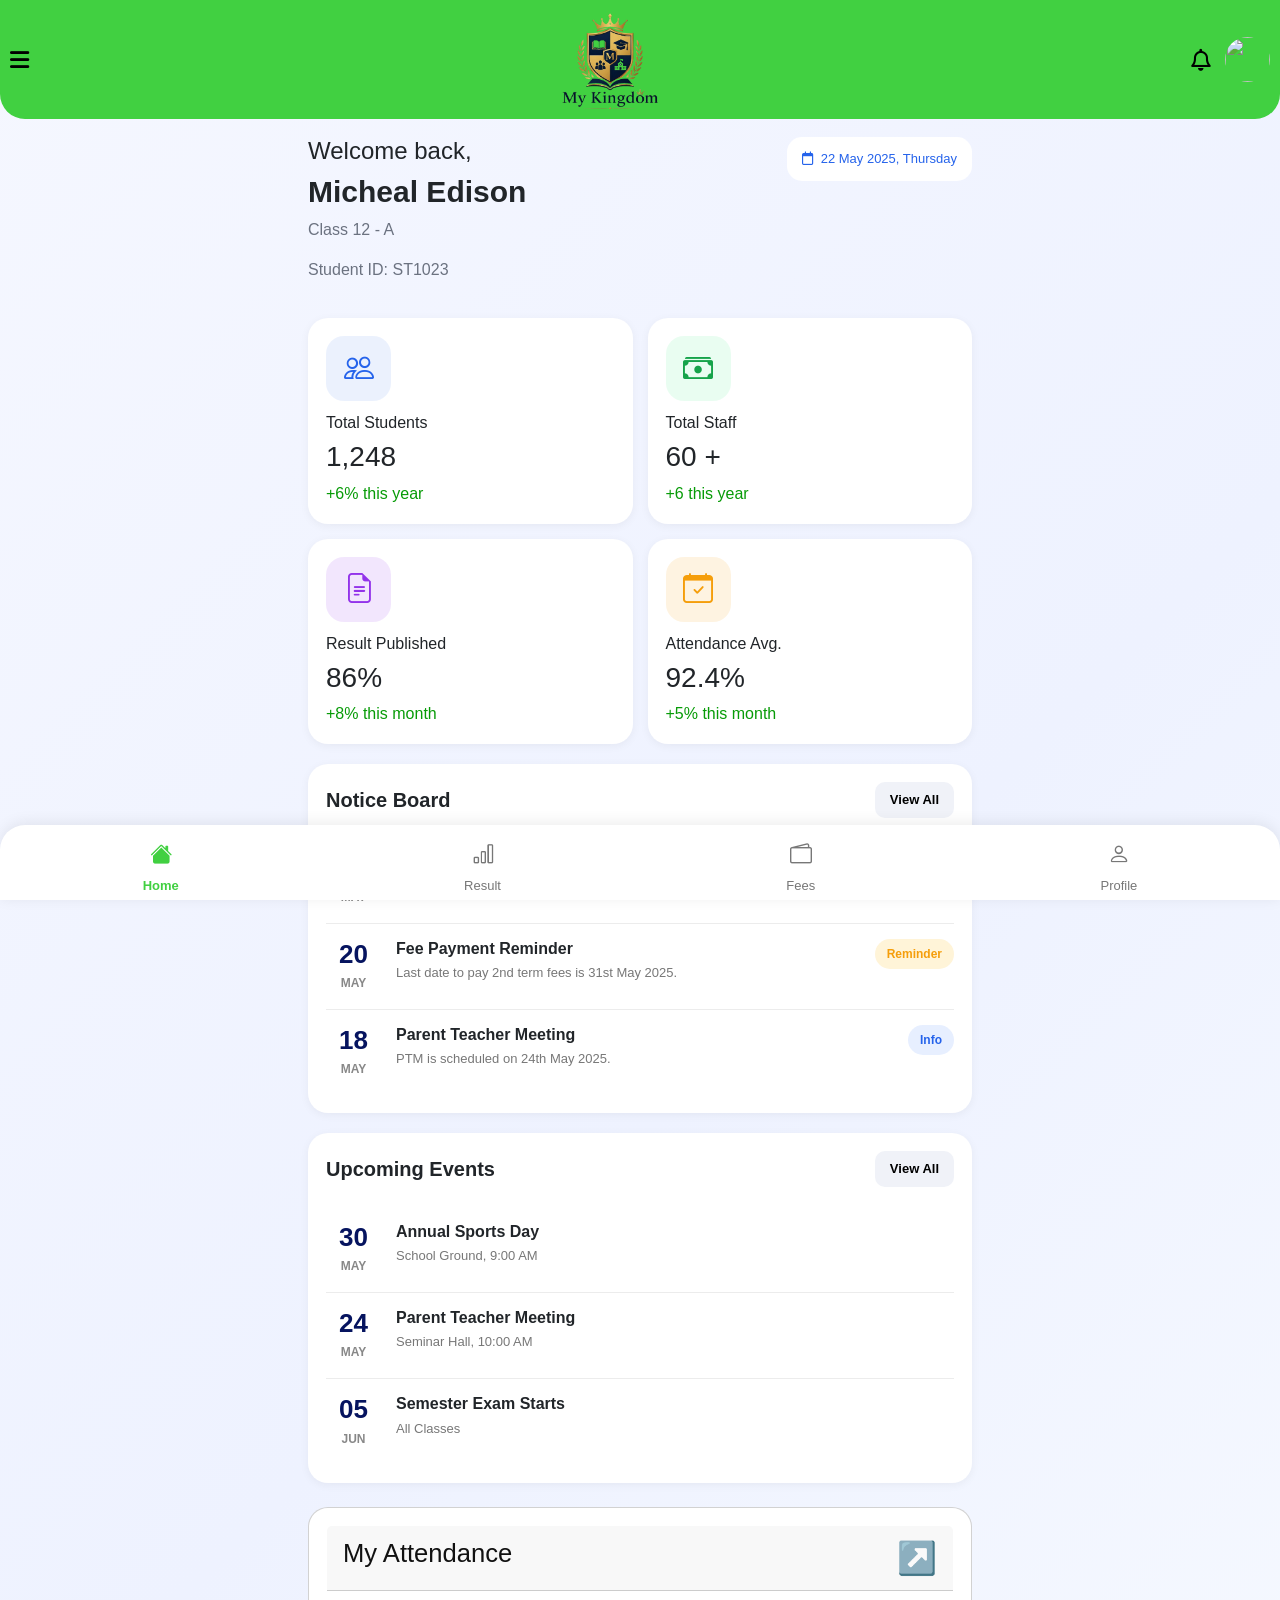
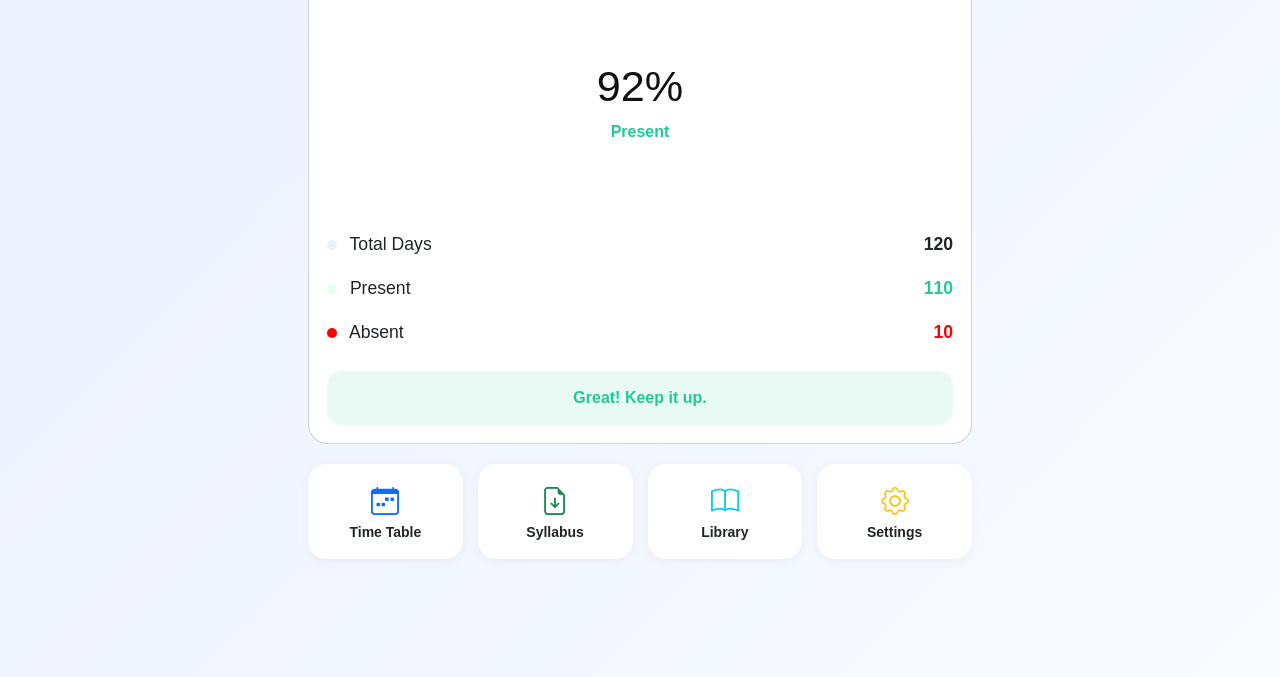
==== commit f6c27120: "updated" ====
--- a/index.html
+++ b/index.html
@@ -59,9 +59,9 @@
 
             <div>
                 <h4>Welcome back,</h4>
-                <h1>Micheal Edison </h1>
-                <p>Class 12 - A  </p>
-                <p>Student ID: ST1023</p>
+                <h1 class="student-name">Micheal Edison </h1>
+                <p class="student-class">Class 12 - A  </p>
+                <p class="student-id">Student ID: ST1023</p>
             </div>
 
             <div class="date-box">
@@ -275,6 +275,80 @@
 </div>
   
 
+    <!-- PERFORMANCE -->
+
+    
+<!-- 
+    <div class="performance-grid">
+
+      <div class="small-card">
+
+        <h5>My Attendance</h5>
+
+        <div class="attendance-circle">
+          <h2>92%</h2>
+          <small>Present</small>
+        </div>
+
+      </div>
+
+     <div class="small-card">
+
+        <h5>Academic Performance</h5>
+
+        <div class="chart-placeholder">
+          Performance Chart
+        </div>
+
+      </div> 
+ <div class="small-card quote-card">
+
+        <h5>
+          “Education is the most powerful weapon which you can use to change the world.”
+        </h5>
+
+      </div>
+      <div class="  quote-card">
+
+   
+    <div class="quote-content">
+      <h1>
+        “Education is the most powerful weapon which you can use to change the world.”
+      </h1>
+
+      <p class="author">— Nelson Mandela</p>
+    </div>
+
+  
+    <div class="quote-image">
+      <img src="trophy.png" alt="Trophy">
+    </div>
+
+  </div>
+      </div> -->
+
+<!-- 
+
+      <div class="quote-card">
+
+   Left Content
+    <div class="quote-content">
+      <h1>
+        “Education is the most powerful weapon which you can use to change the world.”
+      </h1>
+
+      <p class="author">— Nelson Mandela</p>
+    </div>
+
+   
+    <div class="quote-image">
+      <img src="trophy.png" alt="Trophy">
+    </div>
+
+  </div>-->
+
+    
+
     <!-- QUICK ACTIONS -->
 
     <div class="quick-grid">
@@ -329,40 +403,46 @@
 
   </div>
 
+<script src="api.js"></script>
 <script>
 
+// ── Auth Check ──────────────────────────
+checkAuth();
+const user = getCurrentUser();
+
+// ── Load Student Data from Backend ──────
+async function loadDashboard() {
+  const data = await apiCall("/student/profile/ST1023");
+  if (data && data.success && data.data) {
+    const s = data.data;
+    document.querySelectorAll(".student-name").forEach(el => el.textContent = s.fullName || "Micheal Edison");
+    document.querySelectorAll(".student-class").forEach(el => el.textContent = `Class ${s.className} - ${s.section}`);
+    document.querySelectorAll(".student-id").forEach(el => el.textContent = `Student ID: ${s.studentId}`);
+  }
+}
+
+loadDashboard();
+
+// ── Attendance Circle Animation ──────────
 const attendanceSection = document.getElementById("attendance");
 const progressCircle = document.getElementById("progressCircle");
 
 let animated = false;
 
 window.addEventListener("scroll", () => {
-
   const sectionTop = attendanceSection.getBoundingClientRect().top;
   const screenHeight = window.innerHeight;
 
   if(sectionTop < screenHeight - 100 && !animated){
-
     animated = true;
-
     let progress = 0;
-
-    const target = 331; // 92% of 360deg
-
+    const target = 331;
     const interval = setInterval(() => {
-
       progress += 4;
-
       progressCircle.style.setProperty("--progress", progress);
-
-      if(progress >= target){
-        clearInterval(interval);
-      }
-
+      if(progress >= target){ clearInterval(interval); }
     }, 10);
-
   }
-
 });
 
 </script>
--- a/home.css
+++ b/home.css
@@ -185,6 +185,10 @@
   margin-bottom:12px !important;
 
   background:rgba(37, 99, 235, 0.12) !important;
+}
+
+.growth {
+  color: rgb(7, 155, 7);
 }
 
 /* REMOVE ANY BACKGROUND FROM ICON */
